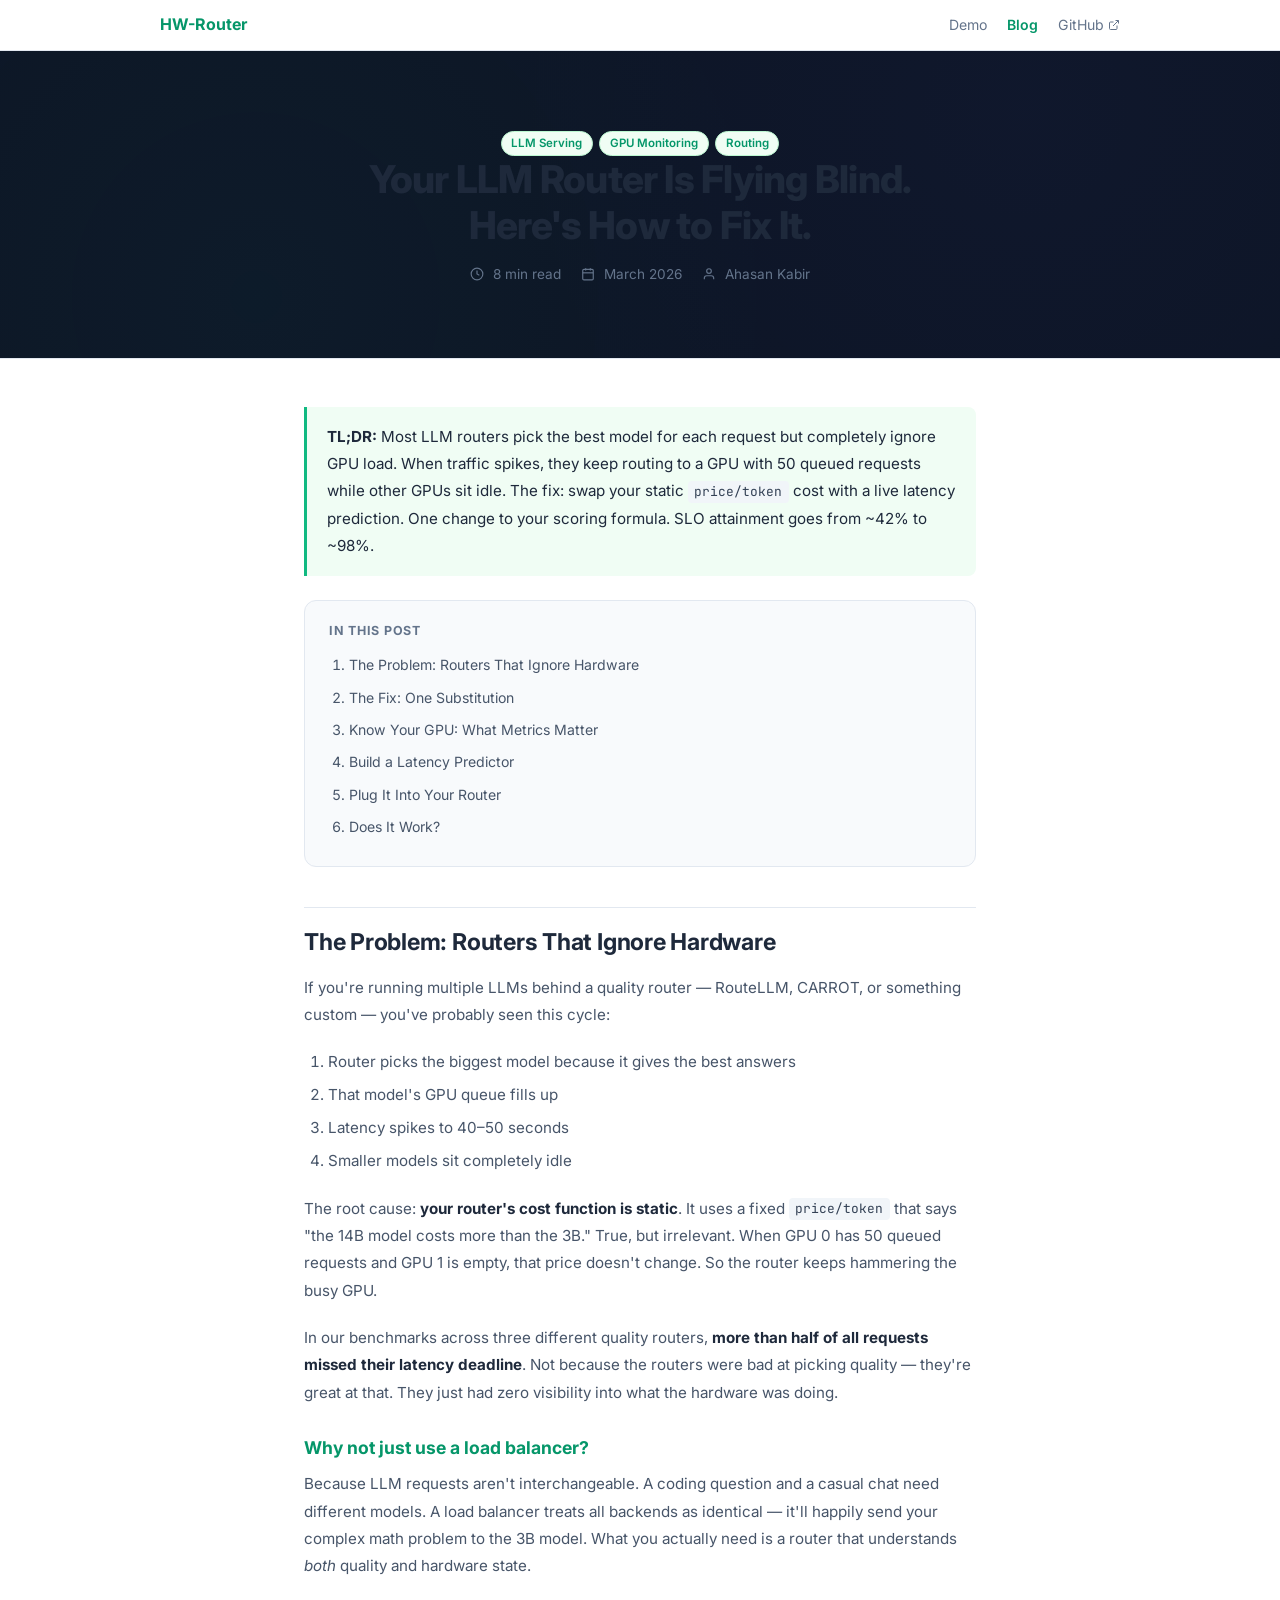
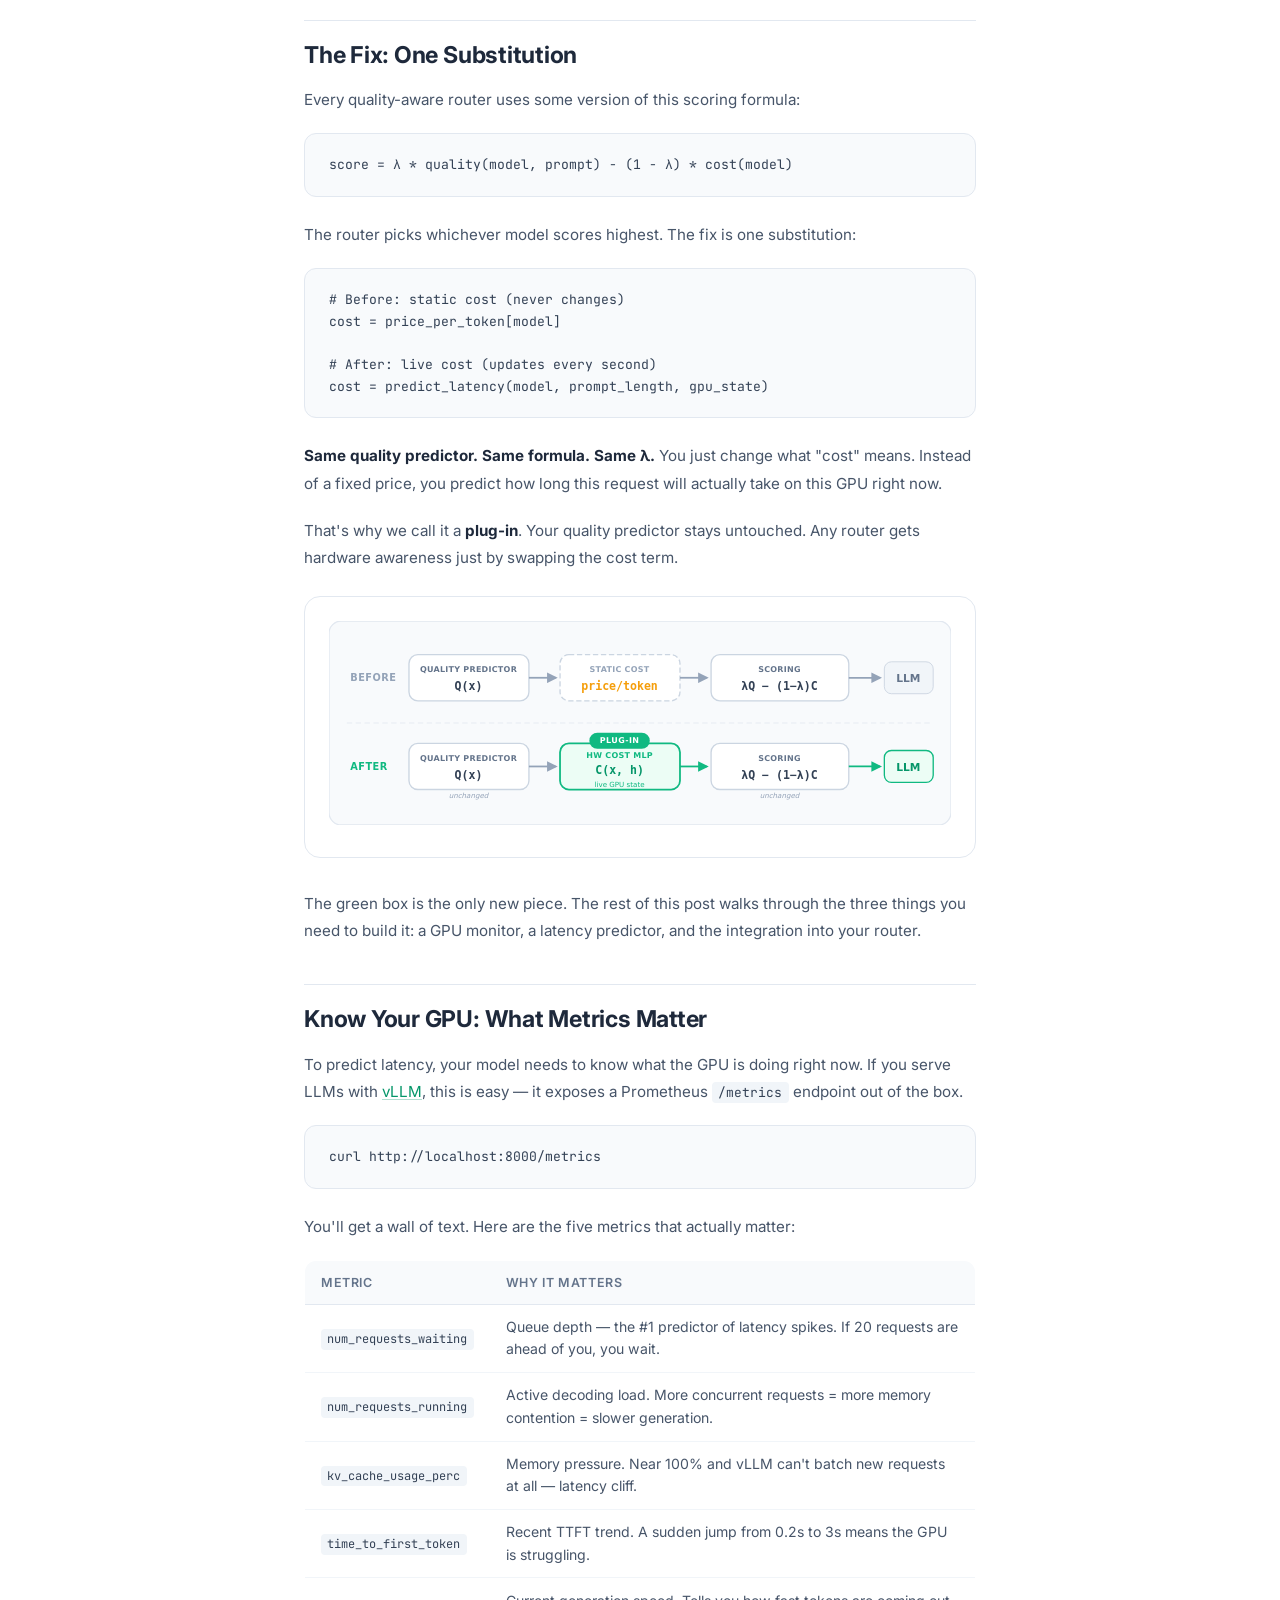
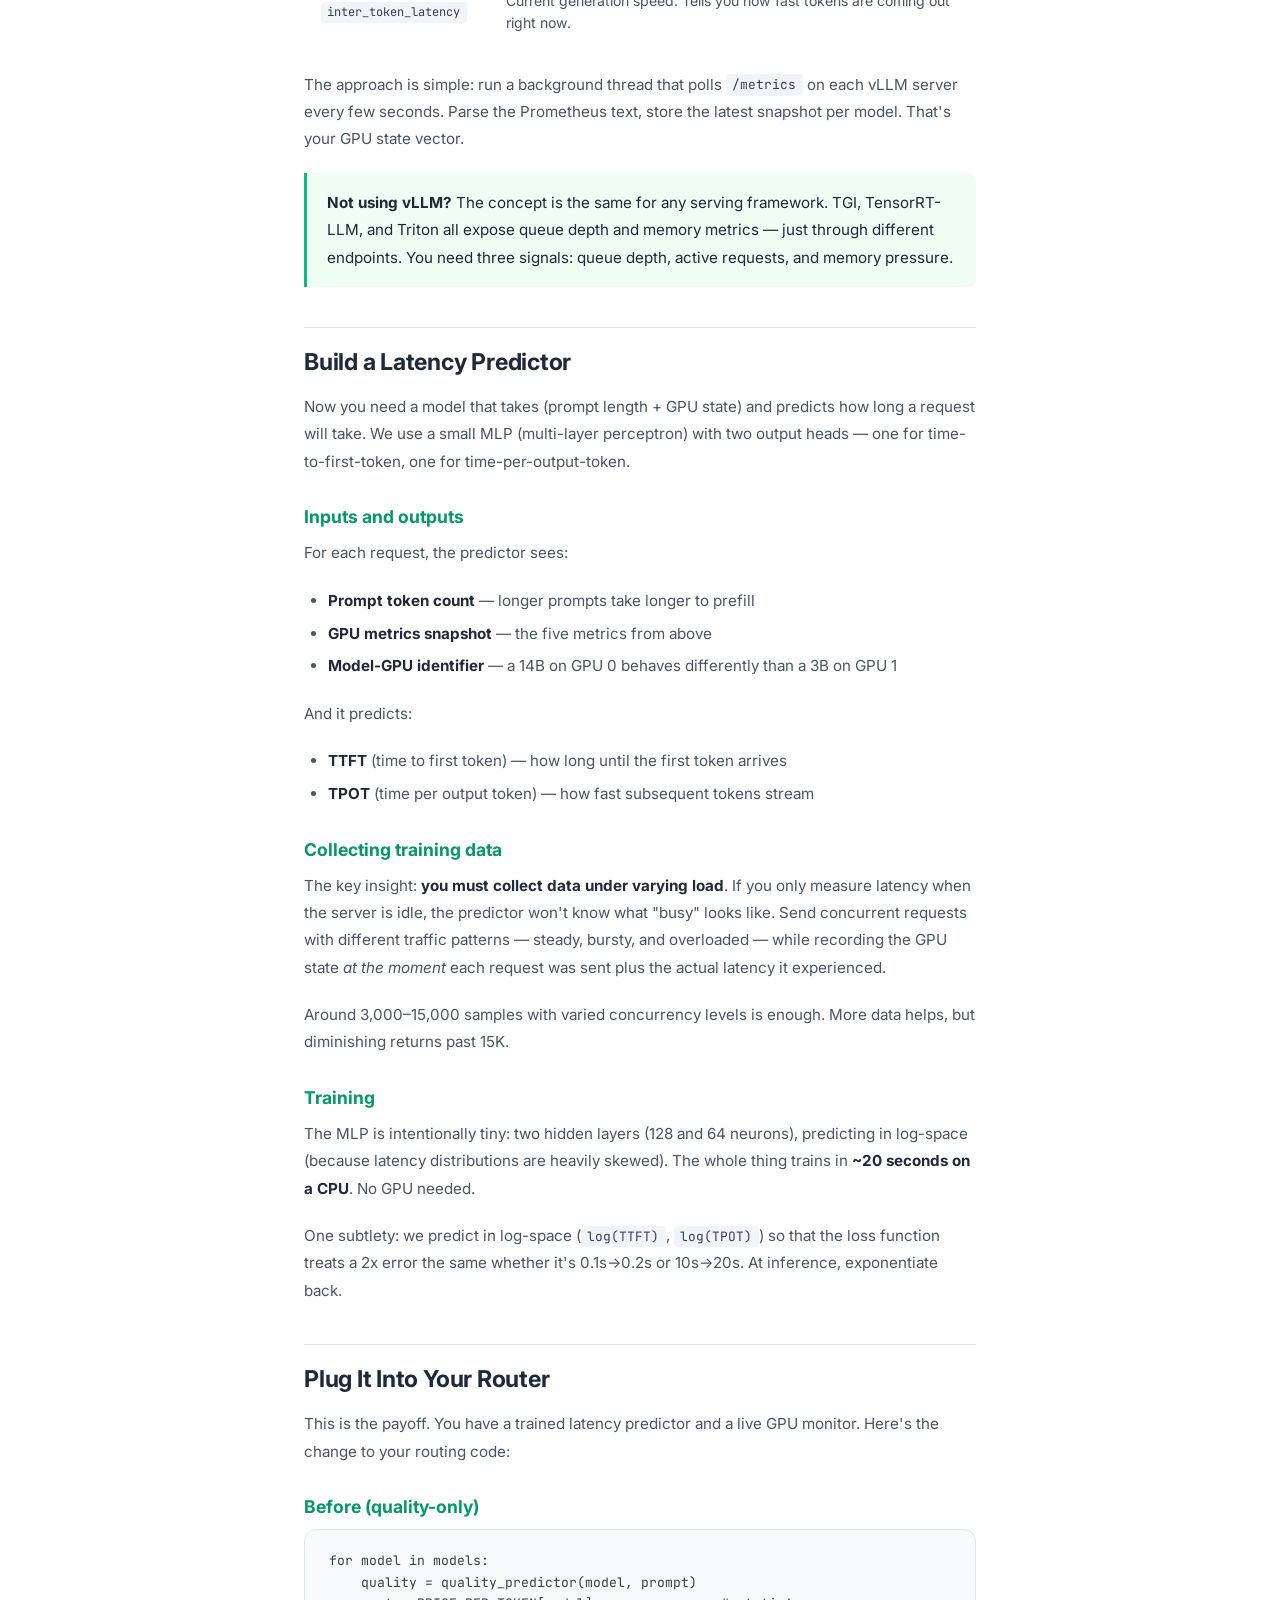
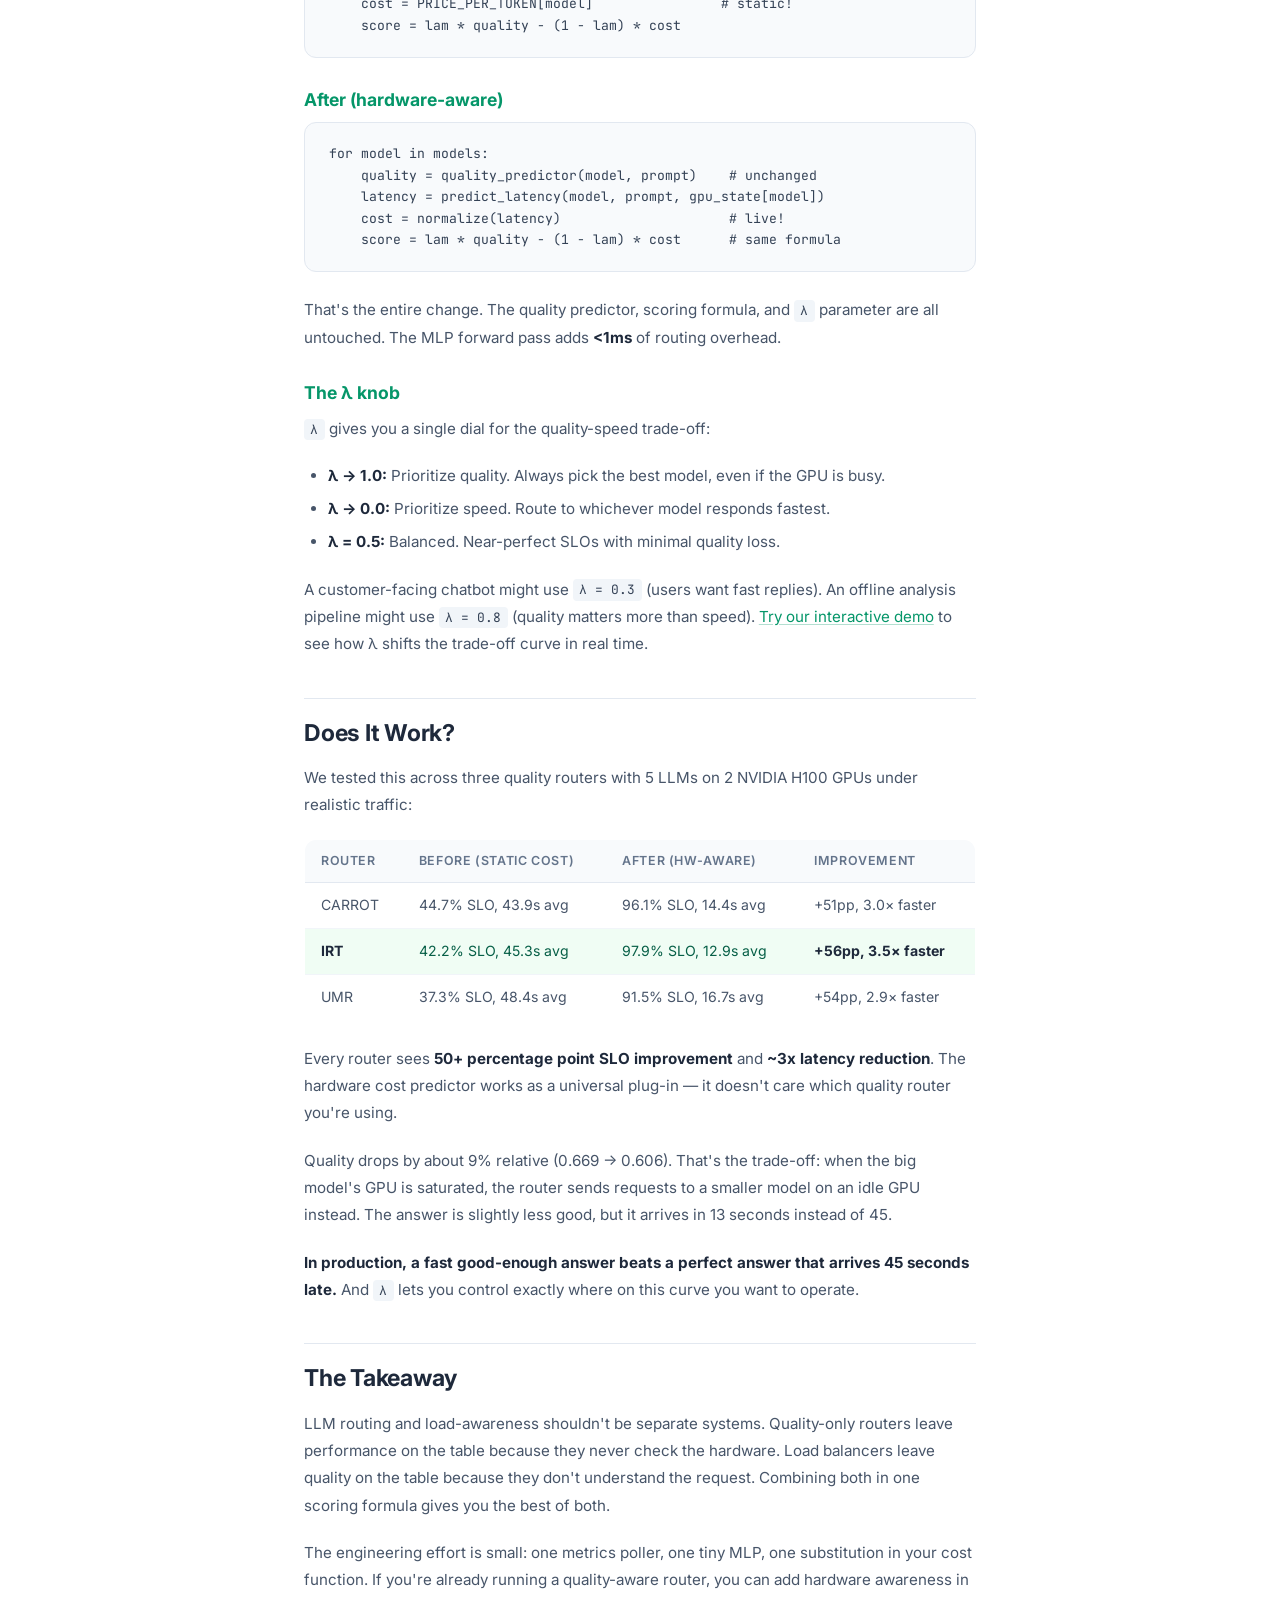
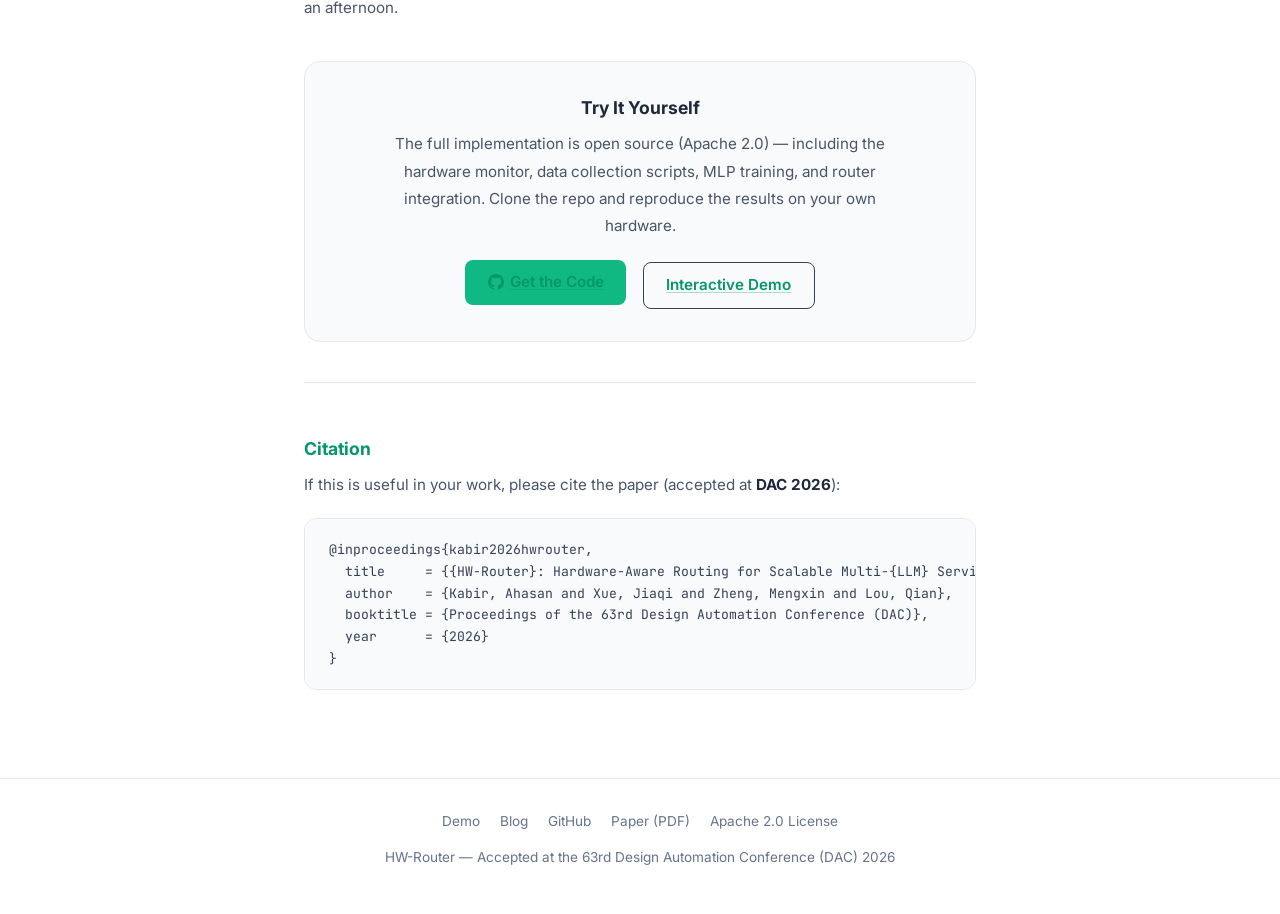
==== website/blog/hw-aware-routing.html @ 155415de "Add project website, blog post, and deploy workflow - Landing page with interactive demo and archite" ====
<!DOCTYPE html>
<html lang="en">
<head>
  <meta charset="UTF-8" />
  <meta name="viewport" content="width=device-width, initial-scale=1.0" />
  <title>How to Make Your LLM Router Hardware Aware — HW-Router Blog</title>
  <meta name="description" content="Your LLM router picks the smartest model but ignores GPU load. Here's how to fix that with one change to your scoring formula." />

  <!-- Favicon -->
  <link rel="icon" type="image/svg+xml" href="../assets/favicon.svg" />

  <!-- Open Graph / Social -->
  <meta property="og:type" content="article" />
  <meta property="og:title" content="How to Make Your LLM Router Hardware Aware" />
  <meta property="og:description" content="Your LLM router picks the smartest model but ignores GPU load. Here's how to fix that with one change to your scoring formula." />
  <meta property="og:image" content="../assets/og-image.svg" />

  <!-- Twitter Card -->
  <meta name="twitter:card" content="summary_large_image" />
  <meta name="twitter:title" content="How to Make Your LLM Router Hardware Aware" />
  <meta name="twitter:description" content="Your LLM router picks the smartest model but ignores GPU load. Here's how to fix that with one change to your scoring formula." />
  <meta name="twitter:image" content="../assets/og-image.svg" />

  <link rel="stylesheet" href="../assets/style.css" />
</head>
<body>

<!-- ── Navigation ──────────────────────────────────────── -->
<nav>
  <div class="nav-inner">
    <a class="nav-brand" href="../">HW-Router</a>
    <div class="nav-links">
      <a href="../" class="nav-tab">Demo</a>
      <a href="./hw-aware-routing.html" class="nav-tab active">Blog</a>
      <a href="https://github.com/Ahasannn/hardware-aware-router" class="nav-tab" target="_blank" rel="noopener">
        GitHub
        <svg width="12" height="12" viewBox="0 0 24 24" fill="none" stroke="currentColor" stroke-width="2" style="vertical-align:-.1em;"><path d="M18 13v6a2 2 0 01-2 2H5a2 2 0 01-2-2V8a2 2 0 012-2h6"/><polyline points="15,3 21,3 21,9"/><line x1="10" y1="14" x2="21" y2="3"/></svg>
      </a>
    </div>
  </div>
</nav>

<!-- ── Article Hero ────────────────────────────────────── -->
<section class="article-hero">
  <div class="article-tags">
    <span class="article-tag">LLM Serving</span>
    <span class="article-tag">GPU Monitoring</span>
    <span class="article-tag">Routing</span>
  </div>

  <h1>Your LLM Router Is Flying Blind.<br/>Here's How to Fix It.</h1>

  <div class="article-meta">
    <span>
      <svg width="14" height="14" viewBox="0 0 24 24" fill="none" stroke="currentColor" stroke-width="2"><circle cx="12" cy="12" r="10"/><polyline points="12,6 12,12 16,14"/></svg>
      8 min read
    </span>
    <span>
      <svg width="14" height="14" viewBox="0 0 24 24" fill="none" stroke="currentColor" stroke-width="2"><rect x="3" y="4" width="18" height="18" rx="2" ry="2"/><line x1="16" y1="2" x2="16" y2="6"/><line x1="8" y1="2" x2="8" y2="6"/><line x1="3" y1="10" x2="21" y2="10"/></svg>
      March 2026
    </span>
    <span>
      <svg width="14" height="14" viewBox="0 0 24 24" fill="none" stroke="currentColor" stroke-width="2"><path d="M20 21v-2a4 4 0 00-4-4H8a4 4 0 00-4 4v2"/><circle cx="12" cy="7" r="4"/></svg>
      Ahasan Kabir
    </span>
  </div>
</section>

<!-- ── Article Body ────────────────────────────────────── -->
<article class="article">

  <!-- TL;DR -->
  <blockquote>
    <p>
      <strong>TL;DR:</strong> Most LLM routers pick the best model for each request
      but completely ignore GPU load. When traffic spikes, they keep routing to a
      GPU with 50 queued requests while other GPUs sit idle. The fix: swap your
      static <code>price/token</code> cost with a live latency prediction. One change
      to your scoring formula. SLO attainment goes from ~42% to ~98%.
    </p>
  </blockquote>

  <!-- TOC -->
  <div class="toc">
    <div class="toc-title">In This Post</div>
    <ol>
      <li><a href="#problem">The Problem: Routers That Ignore Hardware</a></li>
      <li><a href="#fix">The Fix: One Substitution</a></li>
      <li><a href="#monitor">Know Your GPU: What Metrics Matter</a></li>
      <li><a href="#predictor">Build a Latency Predictor</a></li>
      <li><a href="#integrate">Plug It Into Your Router</a></li>
      <li><a href="#results">Does It Work?</a></li>
    </ol>
  </div>

  <!-- ── The Problem ──────────────────────────────────── -->
  <h2 id="problem">The Problem: Routers That Ignore Hardware</h2>

  <p>
    If you're running multiple LLMs behind a quality router &mdash; RouteLLM, CARROT,
    or something custom &mdash; you've probably seen this cycle:
  </p>

  <ol>
    <li>Router picks the biggest model because it gives the best answers</li>
    <li>That model's GPU queue fills up</li>
    <li>Latency spikes to 40&ndash;50 seconds</li>
    <li>Smaller models sit completely idle</li>
  </ol>

  <p>
    The root cause: <strong>your router's cost function is static</strong>. It uses
    a fixed <code>price/token</code> that says "the 14B model costs more than the
    3B." True, but irrelevant. When GPU&nbsp;0 has 50 queued requests and GPU&nbsp;1
    is empty, that price doesn't change. So the router keeps hammering the busy GPU.
  </p>

  <p>
    In our benchmarks across three different quality routers, <strong>more than half
    of all requests missed their latency deadline</strong>. Not because the routers
    were bad at picking quality &mdash; they're great at that. They just had zero
    visibility into what the hardware was doing.
  </p>

  <h3>Why not just use a load balancer?</h3>

  <p>
    Because LLM requests aren't interchangeable. A coding question and a casual chat
    need different models. A load balancer treats all backends as identical &mdash;
    it'll happily send your complex math problem to the 3B model. What you actually
    need is a router that understands <em>both</em> quality and hardware state.
  </p>

  <!-- ── The Fix ──────────────────────────────────────── -->
  <h2 id="fix">The Fix: One Substitution</h2>

  <p>
    Every quality-aware router uses some version of this scoring formula:
  </p>

  <pre><code>score = &lambda; * quality(model, prompt) - (1 - &lambda;) * cost(model)</code></pre>

  <p>
    The router picks whichever model scores highest. The fix is one substitution:
  </p>

  <pre><code># Before: static cost (never changes)
cost = price_per_token[model]

# After: live cost (updates every second)
cost = predict_latency(model, prompt_length, gpu_state)</code></pre>

  <p>
    <strong>Same quality predictor. Same formula. Same &lambda;.</strong> You just
    change what "cost" means. Instead of a fixed price, you predict how long this
    request will actually take on this GPU right now.
  </p>

  <p>
    That's why we call it a <strong>plug-in</strong>. Your quality predictor stays
    untouched. Any router gets hardware awareness just by swapping the cost term.
  </p>

  <!-- Before/After architecture diagram -->
  <div class="arch-diagram-svg">
    <img src="../assets/before-after.svg" alt="Before: static price/token cost. After: live GPU-aware cost predictor (the only new component)" />
  </div>

  <p>
    The green box is the only new piece. The rest of this post walks through
    the three things you need to build it: a GPU monitor, a latency predictor,
    and the integration into your router.
  </p>

  <!-- ── Monitor ──────────────────────────────────────── -->
  <h2 id="monitor">Know Your GPU: What Metrics Matter</h2>

  <p>
    To predict latency, your model needs to know what the GPU is doing right now.
    If you serve LLMs with <a href="https://github.com/vllm-project/vllm" target="_blank" rel="noopener">vLLM</a>,
    this is easy &mdash; it exposes a Prometheus <code>/metrics</code> endpoint out of the box.
  </p>

  <pre><code>curl http://localhost:8000/metrics</code></pre>

  <p>
    You'll get a wall of text. Here are the five metrics that actually matter:
  </p>

  <table>
    <thead>
      <tr>
        <th>Metric</th>
        <th>Why It Matters</th>
      </tr>
    </thead>
    <tbody>
      <tr>
        <td><code>num_requests_waiting</code></td>
        <td>Queue depth &mdash; the #1 predictor of latency spikes. If 20 requests are ahead of you, you wait.</td>
      </tr>
      <tr>
        <td><code>num_requests_running</code></td>
        <td>Active decoding load. More concurrent requests = more memory contention = slower generation.</td>
      </tr>
      <tr>
        <td><code>kv_cache_usage_perc</code></td>
        <td>Memory pressure. Near 100% and vLLM can't batch new requests at all &mdash; latency cliff.</td>
      </tr>
      <tr>
        <td><code>time_to_first_token</code></td>
        <td>Recent TTFT trend. A sudden jump from 0.2s to 3s means the GPU is struggling.</td>
      </tr>
      <tr>
        <td><code>inter_token_latency</code></td>
        <td>Current generation speed. Tells you how fast tokens are coming out right now.</td>
      </tr>
    </tbody>
  </table>

  <p>
    The approach is simple: run a background thread that polls <code>/metrics</code>
    on each vLLM server every few seconds. Parse the Prometheus text, store the latest
    snapshot per model. That's your GPU state vector.
  </p>

  <blockquote>
    <p>
      <strong>Not using vLLM?</strong> The concept is the same for any serving
      framework. TGI, TensorRT-LLM, and Triton all expose queue depth and memory
      metrics &mdash; just through different endpoints. You need three signals:
      queue depth, active requests, and memory pressure.
    </p>
  </blockquote>

  <!-- ── Predictor ────────────────────────────────────── -->
  <h2 id="predictor">Build a Latency Predictor</h2>

  <p>
    Now you need a model that takes (prompt length + GPU state) and predicts
    how long a request will take. We use a small MLP (multi-layer perceptron) with
    two output heads &mdash; one for time-to-first-token, one for time-per-output-token.
  </p>

  <h3>Inputs and outputs</h3>

  <p>
    For each request, the predictor sees:
  </p>

  <ul>
    <li><strong>Prompt token count</strong> &mdash; longer prompts take longer to prefill</li>
    <li><strong>GPU metrics snapshot</strong> &mdash; the five metrics from above</li>
    <li><strong>Model-GPU identifier</strong> &mdash; a 14B on GPU&nbsp;0 behaves differently than a 3B on GPU&nbsp;1</li>
  </ul>

  <p>
    And it predicts:
  </p>

  <ul>
    <li><strong>TTFT</strong> (time to first token) &mdash; how long until the first token arrives</li>
    <li><strong>TPOT</strong> (time per output token) &mdash; how fast subsequent tokens stream</li>
  </ul>

  <h3>Collecting training data</h3>

  <p>
    The key insight: <strong>you must collect data under varying load</strong>. If you
    only measure latency when the server is idle, the predictor won't know what
    "busy" looks like. Send concurrent requests with different traffic patterns &mdash;
    steady, bursty, and overloaded &mdash; while recording the GPU state <em>at the
    moment</em> each request was sent plus the actual latency it experienced.
  </p>

  <p>
    Around 3,000&ndash;15,000 samples with varied concurrency levels is enough.
    More data helps, but diminishing returns past 15K.
  </p>

  <h3>Training</h3>

  <p>
    The MLP is intentionally tiny: two hidden layers (128 and 64 neurons), predicting
    in log-space (because latency distributions are heavily skewed). The whole thing
    trains in <strong>~20 seconds on a CPU</strong>. No GPU needed.
  </p>

  <p>
    One subtlety: we predict in log-space (<code>log(TTFT)</code>,
    <code>log(TPOT)</code>) so that the loss function treats a 2x error
    the same whether it's 0.1s&rarr;0.2s or 10s&rarr;20s. At inference, exponentiate back.
  </p>

  <!-- ── Integrate ────────────────────────────────────── -->
  <h2 id="integrate">Plug It Into Your Router</h2>

  <p>
    This is the payoff. You have a trained latency predictor and a live GPU monitor.
    Here's the change to your routing code:
  </p>

  <h3>Before (quality-only)</h3>

  <pre><code>for model in models:
    quality = quality_predictor(model, prompt)
    cost = PRICE_PER_TOKEN[model]                # static!
    score = lam * quality - (1 - lam) * cost</code></pre>

  <h3>After (hardware-aware)</h3>

  <pre><code>for model in models:
    quality = quality_predictor(model, prompt)    # unchanged
    latency = predict_latency(model, prompt, gpu_state[model])
    cost = normalize(latency)                     # live!
    score = lam * quality - (1 - lam) * cost      # same formula</code></pre>

  <p>
    That's the entire change. The quality predictor, scoring formula, and
    <code>&lambda;</code> parameter are all untouched. The MLP forward pass adds
    <strong>&lt;1ms</strong> of routing overhead.
  </p>

  <h3>The &lambda; knob</h3>

  <p>
    <code>&lambda;</code> gives you a single dial for the quality-speed trade-off:
  </p>

  <ul>
    <li><strong>&lambda; &rarr; 1.0:</strong> Prioritize quality. Always pick the best model, even if the GPU is busy.</li>
    <li><strong>&lambda; &rarr; 0.0:</strong> Prioritize speed. Route to whichever model responds fastest.</li>
    <li><strong>&lambda; = 0.5:</strong> Balanced. Near-perfect SLOs with minimal quality loss.</li>
  </ul>

  <p>
    A customer-facing chatbot might use <code>&lambda; = 0.3</code> (users want fast
    replies). An offline analysis pipeline might use <code>&lambda; = 0.8</code>
    (quality matters more than speed). <a href="../#demo">Try our interactive demo</a>
    to see how &lambda; shifts the trade-off curve in real time.
  </p>

  <!-- ── Results ──────────────────────────────────────── -->
  <h2 id="results">Does It Work?</h2>

  <p>
    We tested this across three quality routers with 5 LLMs on 2 NVIDIA H100 GPUs
    under realistic traffic:
  </p>

  <table>
    <thead>
      <tr>
        <th>Router</th>
        <th>Before (static cost)</th>
        <th>After (HW-aware)</th>
        <th>Improvement</th>
      </tr>
    </thead>
    <tbody>
      <tr>
        <td>CARROT</td>
        <td>44.7% SLO, 43.9s avg</td>
        <td>96.1% SLO, 14.4s avg</td>
        <td>+51pp, 3.0&times; faster</td>
      </tr>
      <tr class="highlight-row">
        <td><strong>IRT</strong></td>
        <td>42.2% SLO, 45.3s avg</td>
        <td>97.9% SLO, 12.9s avg</td>
        <td><strong>+56pp, 3.5&times; faster</strong></td>
      </tr>
      <tr>
        <td>UMR</td>
        <td>37.3% SLO, 48.4s avg</td>
        <td>91.5% SLO, 16.7s avg</td>
        <td>+54pp, 2.9&times; faster</td>
      </tr>
    </tbody>
  </table>

  <p>
    Every router sees <strong>50+ percentage point SLO improvement</strong> and
    <strong>~3x latency reduction</strong>. The hardware cost predictor works as a
    universal plug-in &mdash; it doesn't care which quality router you're using.
  </p>

  <p>
    Quality drops by about 9% relative (0.669 &rarr; 0.606). That's the trade-off:
    when the big model's GPU is saturated, the router sends requests to a smaller
    model on an idle GPU instead. The answer is slightly less good, but it arrives
    in 13 seconds instead of 45.
  </p>

  <p>
    <strong>In production, a fast good-enough answer beats a perfect answer
    that arrives 45 seconds late.</strong> And <code>&lambda;</code> lets you
    control exactly where on this curve you want to operate.
  </p>

  <!-- ── Wrap Up ──────────────────────────────────────── -->
  <h2 id="wrapup">The Takeaway</h2>

  <p>
    LLM routing and load-awareness shouldn't be separate systems. Quality-only routers
    leave performance on the table because they never check the hardware. Load balancers
    leave quality on the table because they don't understand the request. Combining both
    in one scoring formula gives you the best of both.
  </p>

  <p>
    The engineering effort is small: one metrics poller, one tiny MLP, one substitution
    in your cost function. If you're already running a quality-aware router, you can add
    hardware awareness in an afternoon.
  </p>

  <!-- ── CTA ──────────────────────────────────────────── -->
  <div class="article-cta">
    <h3>Try It Yourself</h3>
    <p>
      The full implementation is open source (Apache 2.0) &mdash; including the hardware
      monitor, data collection scripts, MLP training, and router integration. Clone the
      repo and reproduce the results on your own hardware.
    </p>
    <a class="btn btn-primary" href="https://github.com/Ahasannn/hardware-aware-router" target="_blank" rel="noopener">
      <svg width="16" height="16" viewBox="0 0 24 24" fill="currentColor"><path d="M12 0C5.37 0 0 5.37 0 12c0 5.31 3.435 9.795 8.205 11.385.6.105.825-.255.825-.57 0-.285-.015-1.23-.015-2.235-3.015.555-3.795-.735-4.035-1.41-.135-.345-.72-1.41-1.23-1.695-.42-.225-1.02-.78-.015-.795.945-.015 1.62.87 1.845 1.23 1.08 1.815 2.805 1.305 3.495.99.105-.78.42-1.305.765-1.605-2.67-.3-5.46-1.335-5.46-5.925 0-1.305.465-2.385 1.23-3.225-.12-.3-.54-1.53.12-3.18 0 0 1.005-.315 3.3 1.23.96-.27 1.98-.405 3-.405s2.04.135 3 .405c2.295-1.56 3.3-1.23 3.3-1.23.66 1.65.24 2.88.12 3.18.765.84 1.23 1.905 1.23 3.225 0 4.605-2.805 5.625-5.475 5.925.435.375.81 1.095.81 2.22 0 1.605-.015 2.895-.015 3.3 0 .315.225.69.825.57A12.02 12.02 0 0024 12c0-6.63-5.37-12-12-12z"/></svg>
      Get the Code
    </a>
    <a class="btn btn-outline" href="../#demo">
      Interactive Demo
    </a>
  </div>

  <!-- ── Citation ─────────────────────────────────────── -->
  <div style="margin-top:2.5rem; padding-top:1.5rem; border-top:1px solid #e2e8f0;">
    <h3>Citation</h3>
    <p>
      If this is useful in your work, please cite the paper
      (accepted at <strong>DAC 2026</strong>):
    </p>
    <pre><code>@inproceedings{kabir2026hwrouter,
  title     = {{HW-Router}: Hardware-Aware Routing for Scalable Multi-{LLM} Serving},
  author    = {Kabir, Ahasan and Xue, Jiaqi and Zheng, Mengxin and Lou, Qian},
  booktitle = {Proceedings of the 63rd Design Automation Conference (DAC)},
  year      = {2026}
}</code></pre>
  </div>

</article>

<!-- ── Footer ───────────────────────────────────────────── -->
<footer>
  <div class="footer-links">
    <a href="../">Demo</a>
    <a href="./hw-aware-routing.html">Blog</a>
    <a href="https://github.com/Ahasannn/hardware-aware-router" target="_blank" rel="noopener">GitHub</a>
    <a href="../paper/DAC_HWRouter.pdf" target="_blank" rel="noopener">Paper (PDF)</a>
    <a href="https://github.com/Ahasannn/hardware-aware-router/blob/main/LICENSE" target="_blank" rel="noopener">Apache 2.0 License</a>
  </div>
  <p>HW-Router &mdash; Accepted at the 63rd Design Automation Conference (DAC) 2026</p>
</footer>

</body>
</html>
---- website/assets/style.css ----
/* HW-Router Demo Site — Custom Styles */

/* ── Fonts & Base ─────────────────────────────────────── */
@import url('https://fonts.googleapis.com/css2?family=Inter:wght@400;500;600;700;800&family=JetBrains+Mono:wght@400;500&display=swap');

:root {
  --hw-green:   #10b981;
  --hw-green-d: #059669;
  --accent:     #6366f1;
  --card-bg:    #1e293b;
  --border:     #334155;
  --text:       #e2e8f0;
  --muted:      #94a3b8;
  --bg:         #0f172a;
}

*, *::before, *::after { box-sizing: border-box; }

html { scroll-behavior: smooth; }

body {
  margin: 0;
  background: var(--bg);
  color: var(--text);
  font-family: 'Inter', sans-serif;
  line-height: 1.6;
}

/* ── Hero ─────────────────────────────────────────────── */
.hero {
  background: radial-gradient(ellipse at 60% 0%, #1e3a5f 0%, var(--bg) 60%);
  border-bottom: 1px solid var(--border);
  padding: 5rem 1.5rem 4rem;
  text-align: center;
  position: relative;
  overflow: hidden;
}

/* Animated circuit-board background pattern */
.hero::before {
  content: '';
  position: absolute;
  inset: 0;
  background-image:
    radial-gradient(circle at 20% 80%, rgba(16, 185, 129, 0.06) 0%, transparent 50%),
    radial-gradient(circle at 80% 20%, rgba(99, 102, 241, 0.05) 0%, transparent 50%);
  pointer-events: none;
}

.hero-visual {
  position: absolute;
  inset: 0;
  overflow: hidden;
  pointer-events: none;
  z-index: 0;
}

.hero-visual .node {
  position: absolute;
  width: 6px;
  height: 6px;
  border-radius: 50%;
  background: var(--hw-green);
  opacity: 0.15;
}

.hero-visual .trace {
  position: absolute;
  height: 1px;
  background: linear-gradient(90deg, transparent, rgba(16, 185, 129, 0.12), transparent);
  transform-origin: left center;
}

.hero > * { position: relative; z-index: 1; }

.hero-badges {
  display: flex;
  flex-wrap: wrap;
  gap: .5rem;
  justify-content: center;
  margin-bottom: 1.5rem;
}

.badge {
  display: inline-flex;
  align-items: center;
  gap: .3rem;
  padding: .2rem .7rem;
  border-radius: 999px;
  font-size: .75rem;
  font-weight: 600;
  letter-spacing: .02em;
}

.badge-green  { background: #052e16; color: var(--hw-green);  border: 1px solid #166534; }
.badge-blue   { background: #0c1a3a; color: #60a5fa;          border: 1px solid #1e40af; }
.badge-purple { background: #1e1245; color: #a78bfa;          border: 1px solid #4c1d95; }

.hero h1 {
  font-size: clamp(1.8rem, 5vw, 3rem);
  font-weight: 800;
  margin: 0 0 1rem;
  line-height: 1.15;
  letter-spacing: -.02em;
}

.hero h1 span { color: var(--hw-green); }

.hero-sub {
  max-width: 680px;
  margin: 0 auto 2rem;
  color: var(--muted);
  font-size: 1.1rem;
}

.hero-buttons {
  display: flex;
  gap: .75rem;
  justify-content: center;
  flex-wrap: wrap;
}

.btn {
  display: inline-flex;
  align-items: center;
  gap: .4rem;
  padding: .65rem 1.4rem;
  border-radius: .5rem;
  font-size: .95rem;
  font-weight: 600;
  text-decoration: none;
  transition: opacity .15s, transform .1s;
  cursor: pointer;
  border: none;
}
.btn:hover { opacity: .85; transform: translateY(-1px); }

.btn-primary { background: var(--hw-green); color: #fff; }
.btn-outline  { background: transparent; color: var(--text); border: 1px solid var(--border); }

/* ── Sections ─────────────────────────────────────────── */
section { padding: 4rem 1.5rem; }
section:nth-child(even) { background: #0d1526; }

.container { max-width: 960px; margin: 0 auto; }

.section-title {
  font-size: 1.6rem;
  font-weight: 700;
  margin: 0 0 .5rem;
  letter-spacing: -.01em;
}
.section-sub {
  color: var(--muted);
  margin: 0 0 2.5rem;
  font-size: .95rem;
}

/* ── Key Results Table ────────────────────────────────── */
.results-table-wrap { overflow-x: auto; border-radius: .75rem; border: 1px solid var(--border); }

.results-table {
  width: 100%;
  border-collapse: collapse;
  font-size: .95rem;
}

.results-table th {
  padding: .85rem 1.2rem;
  text-align: left;
  font-weight: 600;
  color: var(--muted);
  font-size: .8rem;
  letter-spacing: .06em;
  text-transform: uppercase;
  background: #162032;
  border-bottom: 1px solid var(--border);
}

.results-table td {
  padding: .85rem 1.2rem;
  border-bottom: 1px solid var(--border);
}

.results-table tr:last-child td { border-bottom: none; }

.results-table .ours td {
  background: rgba(16, 185, 129, .07);
  color: #d1fae5;
}

.results-table .ours td:first-child { font-weight: 700; color: var(--hw-green); }

.callout-pills { display: flex; gap: .5rem; flex-wrap: wrap; margin-top: 1.25rem; }

.callout-pill {
  display: inline-flex;
  align-items: center;
  gap: .4rem;
  padding: .4rem .9rem;
  border-radius: .5rem;
  font-size: .82rem;
  font-weight: 600;
  background: rgba(16, 185, 129, .12);
  color: var(--hw-green);
  border: 1px solid rgba(16, 185, 129, .3);
}

/* ── Demo Controls ────────────────────────────────────── */
.demo-card {
  background: var(--card-bg);
  border: 1px solid var(--border);
  border-radius: 1rem;
  padding: 1.75rem;
}

.controls-row {
  display: flex;
  flex-wrap: wrap;
  gap: 1.5rem;
  align-items: flex-end;
  margin-bottom: 2rem;
}

.control-group { display: flex; flex-direction: column; gap: .4rem; min-width: 160px; }

.control-label {
  font-size: .78rem;
  font-weight: 600;
  letter-spacing: .06em;
  text-transform: uppercase;
  color: var(--muted);
}

.control-select {
  background: #0f172a;
  color: var(--text);
  border: 1px solid var(--border);
  border-radius: .5rem;
  padding: .55rem .85rem;
  font-size: .95rem;
  font-family: inherit;
  outline: none;
  cursor: pointer;
  appearance: none;
  background-image: url("data:image/svg+xml,%3Csvg xmlns='http://www.w3.org/2000/svg' viewBox='0 0 20 20'%3E%3Cpath fill='%2394a3b8' d='M5.23 7.21a.75.75 0 011.06.02L10 11.17l3.71-3.94a.75.75 0 111.08 1.04l-4.25 4.5a.75.75 0 01-1.08 0l-4.25-4.5a.75.75 0 01.02-1.06z'/%3E%3C/svg%3E");
  background-repeat: no-repeat;
  background-position: right .6rem center;
  background-size: 1.2em;
  padding-right: 2.2rem;
  transition: border-color .15s;
}
.control-select:hover, .control-select:focus { border-color: var(--hw-green); }

/* Toggle switch */
.toggle-wrap {
  display: flex;
  align-items: center;
  gap: .65rem;
  padding-bottom: .55rem;
}

.toggle {
  position: relative;
  width: 44px;
  height: 24px;
  cursor: pointer;
}
.toggle input { opacity: 0; width: 0; height: 0; position: absolute; }
.toggle-slider {
  position: absolute;
  inset: 0;
  border-radius: 999px;
  background: #334155;
  transition: background .2s;
}
.toggle-slider::before {
  content: '';
  position: absolute;
  left: 3px;
  top: 3px;
  width: 18px;
  height: 18px;
  border-radius: 50%;
  background: #fff;
  transition: transform .2s;
}
.toggle input:checked ~ .toggle-slider { background: var(--hw-green); }
.toggle input:checked ~ .toggle-slider::before { transform: translateX(20px); }

.toggle-label { font-size: .95rem; font-weight: 500; }
.toggle-label small { display: block; font-size: .75rem; color: var(--muted); font-weight: 400; }

/* Lambda slider */
.slider-wrap { flex: 1; min-width: 220px; }

.lambda-display {
  display: flex;
  justify-content: space-between;
  align-items: center;
  margin-bottom: .5rem;
}

.lambda-value {
  font-family: 'JetBrains Mono', monospace;
  font-size: 1.1rem;
  font-weight: 600;
  color: var(--hw-green);
}

.lambda-ends {
  display: flex;
  justify-content: space-between;
  font-size: .72rem;
  color: var(--muted);
  margin-top: .35rem;
}

input[type=range] {
  -webkit-appearance: none;
  width: 100%;
  height: 6px;
  background: var(--border);
  border-radius: 999px;
  outline: none;
  cursor: pointer;
}
input[type=range]::-webkit-slider-thumb {
  -webkit-appearance: none;
  width: 20px;
  height: 20px;
  border-radius: 50%;
  background: var(--hw-green);
  border: 3px solid #0f172a;
  box-shadow: 0 0 0 2px var(--hw-green);
  cursor: pointer;
  transition: box-shadow .15s;
}
input[type=range]::-webkit-slider-thumb:hover { box-shadow: 0 0 0 4px rgba(16,185,129,.3); }

/* Metric tabs */
.metric-tabs {
  display: flex;
  gap: .4rem;
  flex-wrap: wrap;
  margin-bottom: 1.5rem;
}

.tab-btn {
  padding: .4rem .9rem;
  border-radius: .4rem;
  border: 1px solid var(--border);
  background: transparent;
  color: var(--muted);
  font-size: .85rem;
  font-weight: 500;
  cursor: pointer;
  transition: all .15s;
  font-family: inherit;
}
.tab-btn:hover { color: var(--text); border-color: #475569; }
.tab-btn.active { background: var(--hw-green); border-color: var(--hw-green); color: #fff; }

/* Chart */
.chart-wrap { position: relative; height: 320px; margin-bottom: 1.75rem; }

/* Summary cards */
.summary-cards { display: grid; grid-template-columns: repeat(auto-fit, minmax(200px, 1fr)); gap: 1rem; }

.summary-card {
  background: #0f172a;
  border: 1px solid var(--border);
  border-radius: .75rem;
  padding: 1rem 1.2rem;
  transition: border-color .2s;
}
.summary-card.hw-card { border-color: rgba(16, 185, 129, .4); }

.card-router {
  font-size: .72rem;
  font-weight: 700;
  letter-spacing: .08em;
  text-transform: uppercase;
  color: var(--muted);
  margin-bottom: .6rem;
}
.card-router.hw { color: var(--hw-green); }

.card-metrics { display: flex; flex-direction: column; gap: .3rem; }

.card-metric {
  display: flex;
  justify-content: space-between;
  align-items: baseline;
  font-size: .88rem;
}
.card-metric-label { color: var(--muted); }
.card-metric-value { font-family: 'JetBrains Mono', monospace; font-weight: 600; font-size: .9rem; }
.card-metric-value.good { color: var(--hw-green); }
.card-metric-value.warn { color: #f59e0b; }

/* ── Architecture ─────────────────────────────────────── */
.arch-diagram {
  background: var(--card-bg);
  border: 1px solid var(--border);
  border-radius: 1rem;
  padding: 2rem;
  display: flex;
  flex-wrap: wrap;
  gap: 1.5rem;
  align-items: center;
  justify-content: center;
  margin-bottom: 2rem;
}

.arch-diagram-svg {
  background: var(--card-bg);
  border: 1px solid var(--border);
  border-radius: 1rem;
  padding: 1.5rem;
  margin-bottom: 2rem;
  text-align: center;
  overflow-x: auto;
}

.arch-diagram-svg img {
  max-width: 100%;
  height: auto;
}

.arch-box {
  background: #0f172a;
  border: 1px solid var(--border);
  border-radius: .65rem;
  padding: .85rem 1.2rem;
  text-align: center;
  min-width: 130px;
}
.arch-box.primary { border-color: var(--hw-green); }
.arch-box-label { font-size: .72rem; text-transform: uppercase; letter-spacing: .07em; color: var(--muted); margin-bottom: .25rem; }
.arch-box-name { font-weight: 700; font-size: .95rem; }
.arch-box.primary .arch-box-name { color: var(--hw-green); }

.arch-arrow { color: var(--muted); font-size: 1.4rem; }

.formula-block {
  background: #0f172a;
  border: 1px solid var(--border);
  border-radius: .75rem;
  padding: 1.25rem 1.5rem;
  font-family: 'JetBrains Mono', monospace;
  font-size: 1rem;
  text-align: center;
  color: #c7d2fe;
  letter-spacing: .03em;
}
.formula-block .lambda-sym { color: var(--hw-green); font-weight: 700; }

.steps { display: grid; grid-template-columns: repeat(auto-fit, minmax(220px, 1fr)); gap: 1rem; margin-top: 1.5rem; }

.step-card {
  background: var(--card-bg);
  border: 1px solid var(--border);
  border-radius: .75rem;
  padding: 1.1rem 1.25rem;
}
.step-num { font-size: .7rem; font-weight: 700; letter-spacing: .1em; color: var(--accent); text-transform: uppercase; margin-bottom: .4rem; }
.step-title { font-weight: 700; margin-bottom: .25rem; }
.step-desc { font-size: .85rem; color: var(--muted); }

/* ── Citation ─────────────────────────────────────────── */
.bibtex-wrap {
  position: relative;
  background: var(--card-bg);
  border: 1px solid var(--border);
  border-radius: .75rem;
  overflow: hidden;
}
.bibtex-header {
  display: flex;
  justify-content: space-between;
  align-items: center;
  padding: .7rem 1rem;
  background: #162032;
  border-bottom: 1px solid var(--border);
  font-size: .8rem;
  color: var(--muted);
  font-weight: 600;
}
.copy-btn {
  background: transparent;
  border: 1px solid var(--border);
  color: var(--muted);
  padding: .25rem .7rem;
  border-radius: .35rem;
  font-size: .78rem;
  cursor: pointer;
  font-family: inherit;
  transition: all .15s;
}
.copy-btn:hover { color: var(--hw-green); border-color: var(--hw-green); }

.bibtex-code {
  margin: 0;
  padding: 1.25rem;
  font-family: 'JetBrains Mono', monospace;
  font-size: .82rem;
  line-height: 1.65;
  color: #cbd5e1;
  overflow-x: auto;
  white-space: pre;
}

/* ── Footer ───────────────────────────────────────────── */
footer {
  border-top: 1px solid var(--border);
  padding: 2rem 1.5rem;
  text-align: center;
  color: var(--muted);
  font-size: .85rem;
}
footer a { color: var(--muted); text-decoration: none; }
footer a:hover { color: var(--hw-green); }
footer .footer-links { display: flex; gap: 1.25rem; justify-content: center; margin-bottom: .75rem; flex-wrap: wrap; }

/* ── Config card (step 1 / step 2) ───────────────────── */
.config-card {
  display: flex;
  gap: 1.25rem;
  align-items: flex-start;
  background: var(--card-bg);
  border: 1px solid var(--border);
  border-radius: 1rem;
  padding: 1.25rem 1.5rem;
}

.config-step {
  flex-shrink: 0;
  width: 2rem;
  height: 2rem;
  border-radius: 50%;
  background: var(--hw-green);
  color: #fff;
  font-weight: 700;
  font-size: .9rem;
  display: flex;
  align-items: center;
  justify-content: center;
  margin-top: .1rem;
}

.config-body { flex: 1; }

.config-title {
  font-weight: 700;
  font-size: 1rem;
  margin-bottom: .2rem;
}

.config-sub {
  font-size: .82rem;
  color: var(--muted);
}

/* ── Pareto ───────────────────────────────────────────── */
.pareto-grid {
  display: grid;
  grid-template-columns: repeat(auto-fit, minmax(380px, 1fr));
  gap: 1.25rem;
}

.pareto-card {
  background: var(--card-bg);
  border: 1px solid var(--border);
  border-radius: 1rem;
  padding: 1.25rem 1.5rem 1.5rem;
}

.pareto-card-title {
  font-weight: 700;
  font-size: 1rem;
  margin-bottom: .2rem;
}

.pareto-card-sub {
  font-size: .78rem;
  color: var(--muted);
  margin-bottom: 1rem;
}

.pareto-wrap { position: relative; height: 300px; }

.pareto-check {
  display: inline-flex;
  align-items: center;
  gap: .35rem;
  font-size: .82rem;
  padding: .25rem .65rem;
  border-radius: .4rem;
  border: 1px solid var(--border);
  cursor: pointer;
  transition: border-color .15s;
  user-select: none;
}
.pareto-check:hover { border-color: #475569; }
.pareto-check input { cursor: pointer; }

/* ── Nav ──────────────────────────────────────────────── */
nav {
  position: sticky;
  top: 0;
  z-index: 50;
  background: rgba(15, 23, 42, .9);
  backdrop-filter: blur(12px);
  border-bottom: 1px solid var(--border);
  padding: .75rem 1.5rem;
}
.nav-inner {
  max-width: 960px;
  margin: 0 auto;
  display: flex;
  justify-content: space-between;
  align-items: center;
}
.nav-brand { font-weight: 700; font-size: 1rem; color: var(--hw-green); text-decoration: none; }
.nav-links { display: flex; gap: 1.25rem; }
.nav-links a { color: var(--muted); font-size: .88rem; text-decoration: none; transition: color .15s; }
.nav-links a:hover { color: var(--text); }
.nav-tab.active { color: var(--hw-green); font-weight: 600; }

/* ── Blog / Article ──────────────────────────────────── */
.article-hero {
  background: #ffffff;
  border-bottom: 1px solid #e2e8f0;
  padding: 5rem 1.5rem 3rem;
  text-align: center;
  position: relative;
  overflow: hidden;
}

.article-hero::before {
  content: '';
  position: absolute;
  inset: 0;
  background-image:
    radial-gradient(circle at 20% 80%, rgba(16, 185, 129, 0.04) 0%, transparent 50%),
    radial-gradient(circle at 80% 20%, rgba(99, 102, 241, 0.03) 0%, transparent 50%);
  pointer-events: none;
}

.article-hero > * { position: relative; z-index: 1; }

.article-hero h1 {
  font-size: clamp(1.5rem, 4vw, 2.4rem);
  font-weight: 800;
  margin: 0 0 1rem;
  line-height: 1.2;
  letter-spacing: -.02em;
  max-width: 720px;
  margin-left: auto;
  margin-right: auto;
  color: #1e293b;
}

.article-meta {
  display: flex;
  gap: 1.25rem;
  justify-content: center;
  flex-wrap: wrap;
  color: #64748b;
  font-size: .85rem;
  margin-bottom: 1.5rem;
}

.article-meta svg { vertical-align: -.15em; margin-right: .3rem; }

.article-tags {
  display: flex;
  gap: .4rem;
  justify-content: center;
  flex-wrap: wrap;
}

.article-tag {
  padding: .15rem .6rem;
  border-radius: 999px;
  font-size: .72rem;
  font-weight: 600;
  background: #f0fdf4;
  color: #059669;
  border: 1px solid #bbf7d0;
}

/* Article body — light classic theme */
.article {
  max-width: 720px;
  margin: 0 auto;
  padding: 3rem 1.5rem 4rem;
  background: #ffffff;
}

.article h2 {
  font-size: 1.45rem;
  font-weight: 700;
  margin: 2.5rem 0 .75rem;
  padding-top: 1rem;
  border-top: 1px solid #e2e8f0;
  letter-spacing: -.01em;
  color: #1e293b;
}

.article h2:first-child { border-top: none; padding-top: 0; margin-top: 0; }

.article h3 {
  font-size: 1.1rem;
  font-weight: 700;
  margin: 1.75rem 0 .5rem;
  color: #059669;
}

.article p {
  color: #475569;
  font-size: .95rem;
  line-height: 1.8;
  margin: 0 0 1.25rem;
}

.article strong { color: #1e293b; }

.article a {
  color: #059669;
  text-decoration: underline;
  text-underline-offset: 2px;
  text-decoration-color: rgba(5, 150, 105, .3);
  transition: text-decoration-color .15s;
}
.article a:hover { text-decoration-color: #059669; }

.article ul, .article ol {
  color: #475569;
  font-size: .95rem;
  line-height: 1.8;
  padding-left: 1.5rem;
  margin: 0 0 1.25rem;
}
.article li { margin-bottom: .35rem; }
.article li strong { color: #1e293b; }

/* Code blocks in articles — light */
.article pre {
  background: #f8fafc;
  border: 1px solid #e2e8f0;
  border-radius: .75rem;
  padding: 1.25rem 1.5rem;
  overflow-x: auto;
  font-family: 'JetBrains Mono', monospace;
  font-size: .82rem;
  line-height: 1.65;
  color: #334155;
  margin: 0 0 1.5rem;
}

.article code {
  font-family: 'JetBrains Mono', monospace;
  font-size: .85em;
  background: #f1f5f9;
  padding: .15rem .4rem;
  border-radius: .25rem;
  color: #334155;
}
.article pre code { background: none; padding: 0; font-size: inherit; }

/* Blockquote / callout — light */
.article blockquote {
  border-left: 3px solid #10b981;
  background: #f0fdf4;
  margin: 0 0 1.5rem;
  padding: 1rem 1.25rem;
  border-radius: 0 .5rem .5rem 0;
}
.article blockquote p { margin: 0; color: #1e293b; }

/* Article figures / images */
.article figure {
  margin: 1.5rem 0 2rem;
}
.article figure img {
  width: 100%;
  border-radius: .75rem;
  border: 1px solid #e2e8f0;
}
.article figcaption {
  margin-top: .5rem;
  font-size: .8rem;
  color: #64748b;
  text-align: center;
}

/* Article SVG diagram container — light */
.article .arch-diagram-svg {
  background: #ffffff;
  border: 1px solid #e2e8f0;
  border-radius: 1rem;
  padding: 1.5rem;
  margin: 1.5rem 0 2rem;
  text-align: center;
  overflow-x: auto;
}
.article .arch-diagram-svg img {
  max-width: 100%;
  height: auto;
}

/* Article table — light */
.article table {
  width: 100%;
  border-collapse: collapse;
  font-size: .88rem;
  margin: 0 0 1.5rem;
  border: 1px solid #e2e8f0;
  border-radius: .75rem;
  overflow: hidden;
}
.article th {
  padding: .7rem 1rem;
  text-align: left;
  font-weight: 600;
  color: #64748b;
  font-size: .78rem;
  letter-spacing: .05em;
  text-transform: uppercase;
  background: #f8fafc;
  border-bottom: 1px solid #e2e8f0;
}
.article td {
  padding: .7rem 1rem;
  border-bottom: 1px solid #f1f5f9;
  color: #475569;
}
.article tr:last-child td { border-bottom: none; }
.article .highlight-row td {
  background: #f0fdf4;
  color: #065f46;
}

/* Table of contents — light */
.toc {
  background: #f8fafc;
  border: 1px solid #e2e8f0;
  border-radius: .75rem;
  padding: 1.25rem 1.5rem;
  margin-bottom: 2rem;
}
.toc-title {
  font-size: .78rem;
  font-weight: 700;
  letter-spacing: .06em;
  text-transform: uppercase;
  color: #64748b;
  margin-bottom: .75rem;
}
.toc ol {
  margin: 0;
  padding-left: 1.25rem;
  color: #475569;
  font-size: .88rem;
  line-height: 1.9;
}
.toc a {
  color: #475569;
  text-decoration: none;
  transition: color .15s;
}
.toc a:hover { color: #059669; }

/* Formula in article */
.article .formula-inline {
  font-family: 'JetBrains Mono', monospace;
  background: #f1f5f9;
  padding: .2rem .5rem;
  border-radius: .3rem;
  font-size: .88em;
  color: #334155;
  white-space: nowrap;
}

/* CTA at end of blog — light */
.article-cta {
  background: #f8fafc;
  border: 1px solid #e2e8f0;
  border-radius: 1rem;
  padding: 2rem;
  text-align: center;
  margin-top: 2.5rem;
}
.article-cta h3 {
  color: #1e293b;
  margin: 0 0 .5rem;
  border-top: none;
  padding-top: 0;
}
.article-cta p { max-width: 500px; margin: 0 auto 1.25rem; color: #475569; }
.article-cta .btn { margin: 0 .4rem; }

/* ── Blog-page footer override (light) ───────────────── */
body:has(.article) { background: #ffffff; }
body:has(.article) footer {
  background: #ffffff;
  border-top: 1px solid #e2e8f0;
  color: #64748b;
}
body:has(.article) footer a { color: #64748b; }
body:has(.article) footer a:hover { color: #059669; }

/* ── Blog-page nav override (light) ──────────────────── */
body:has(.article) nav {
  background: rgba(255, 255, 255, .92);
  backdrop-filter: blur(12px);
  border-bottom: 1px solid #e2e8f0;
}
body:has(.article) .nav-brand { color: #059669; }
body:has(.article) .nav-links a { color: #64748b; }
body:has(.article) .nav-links a:hover { color: #1e293b; }
body:has(.article) .nav-tab.active { color: #059669; }

@media (max-width: 600px) {
  .nav-links { display: none; }
  .controls-row { flex-direction: column; }
  .slider-wrap { min-width: unset; }
  .article { padding: 2rem 1rem 3rem; }
  .article-hero { padding: 4rem 1rem 2rem; }
}
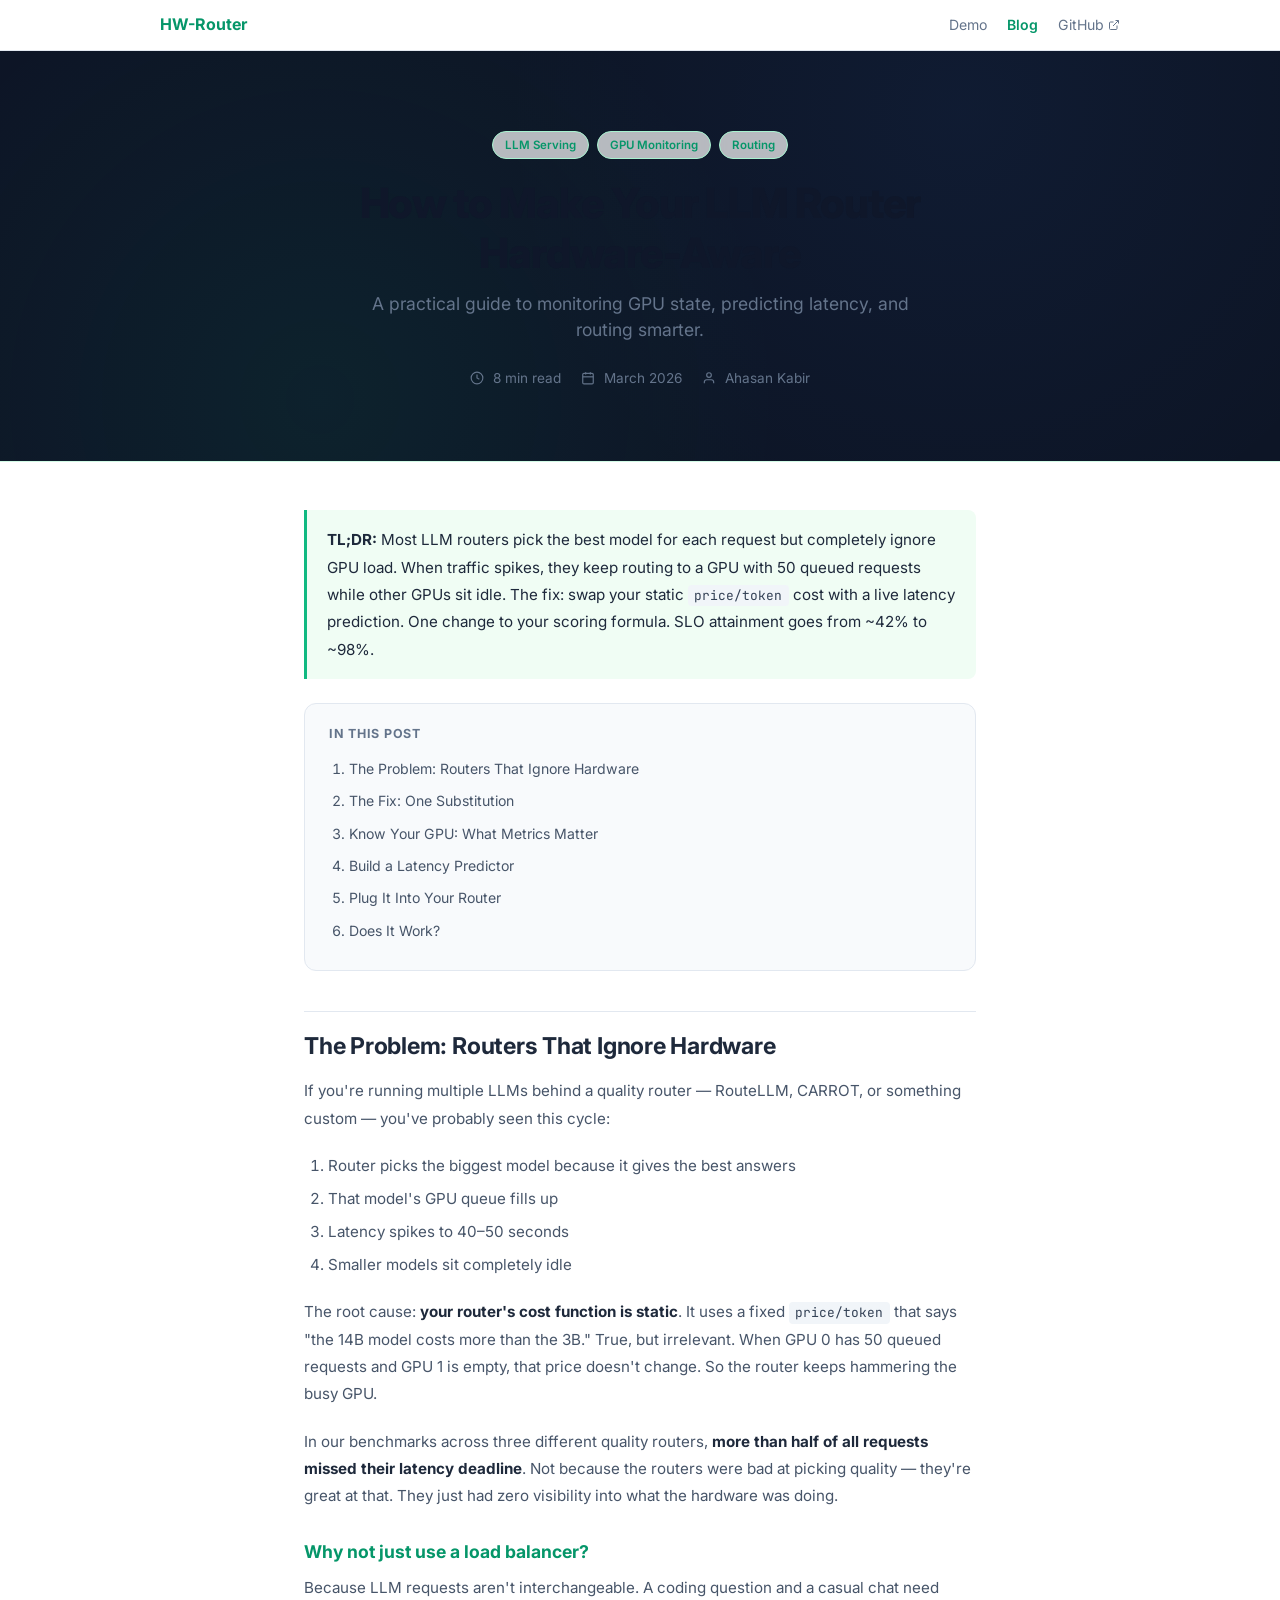
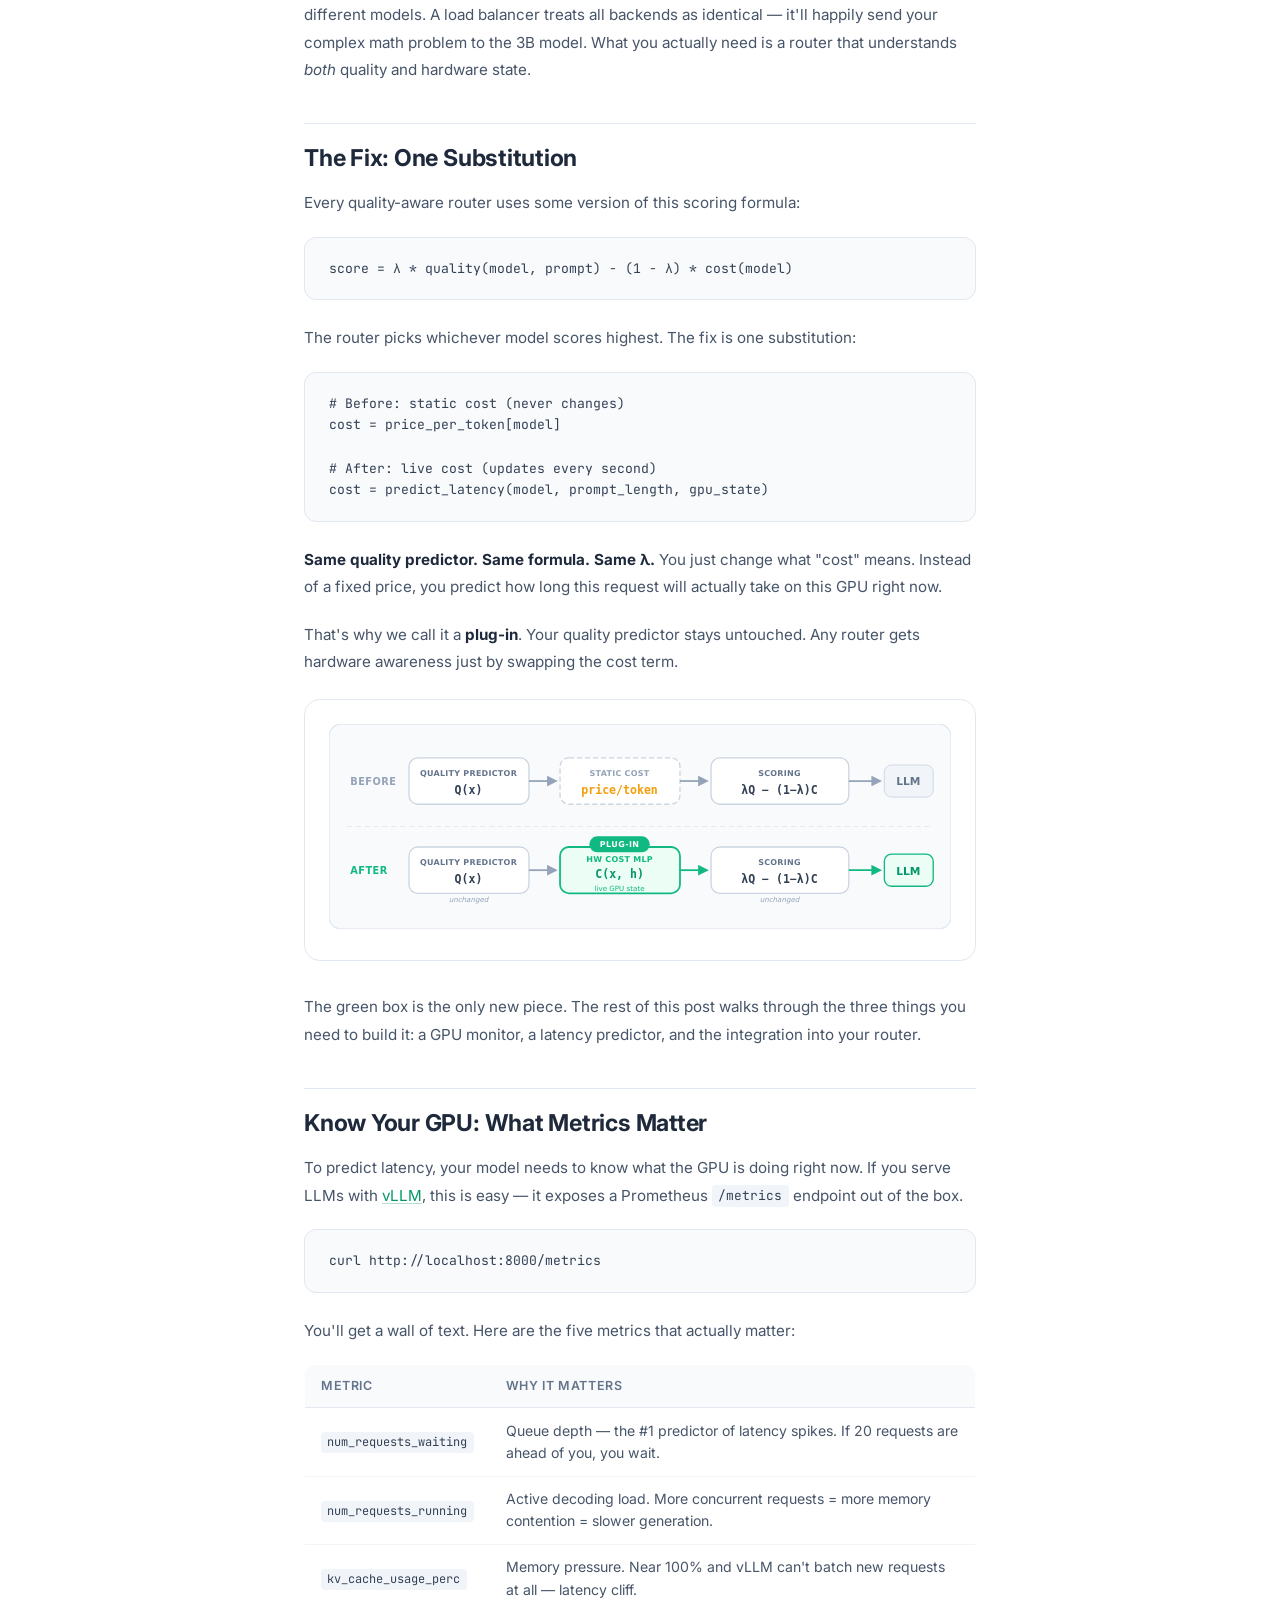
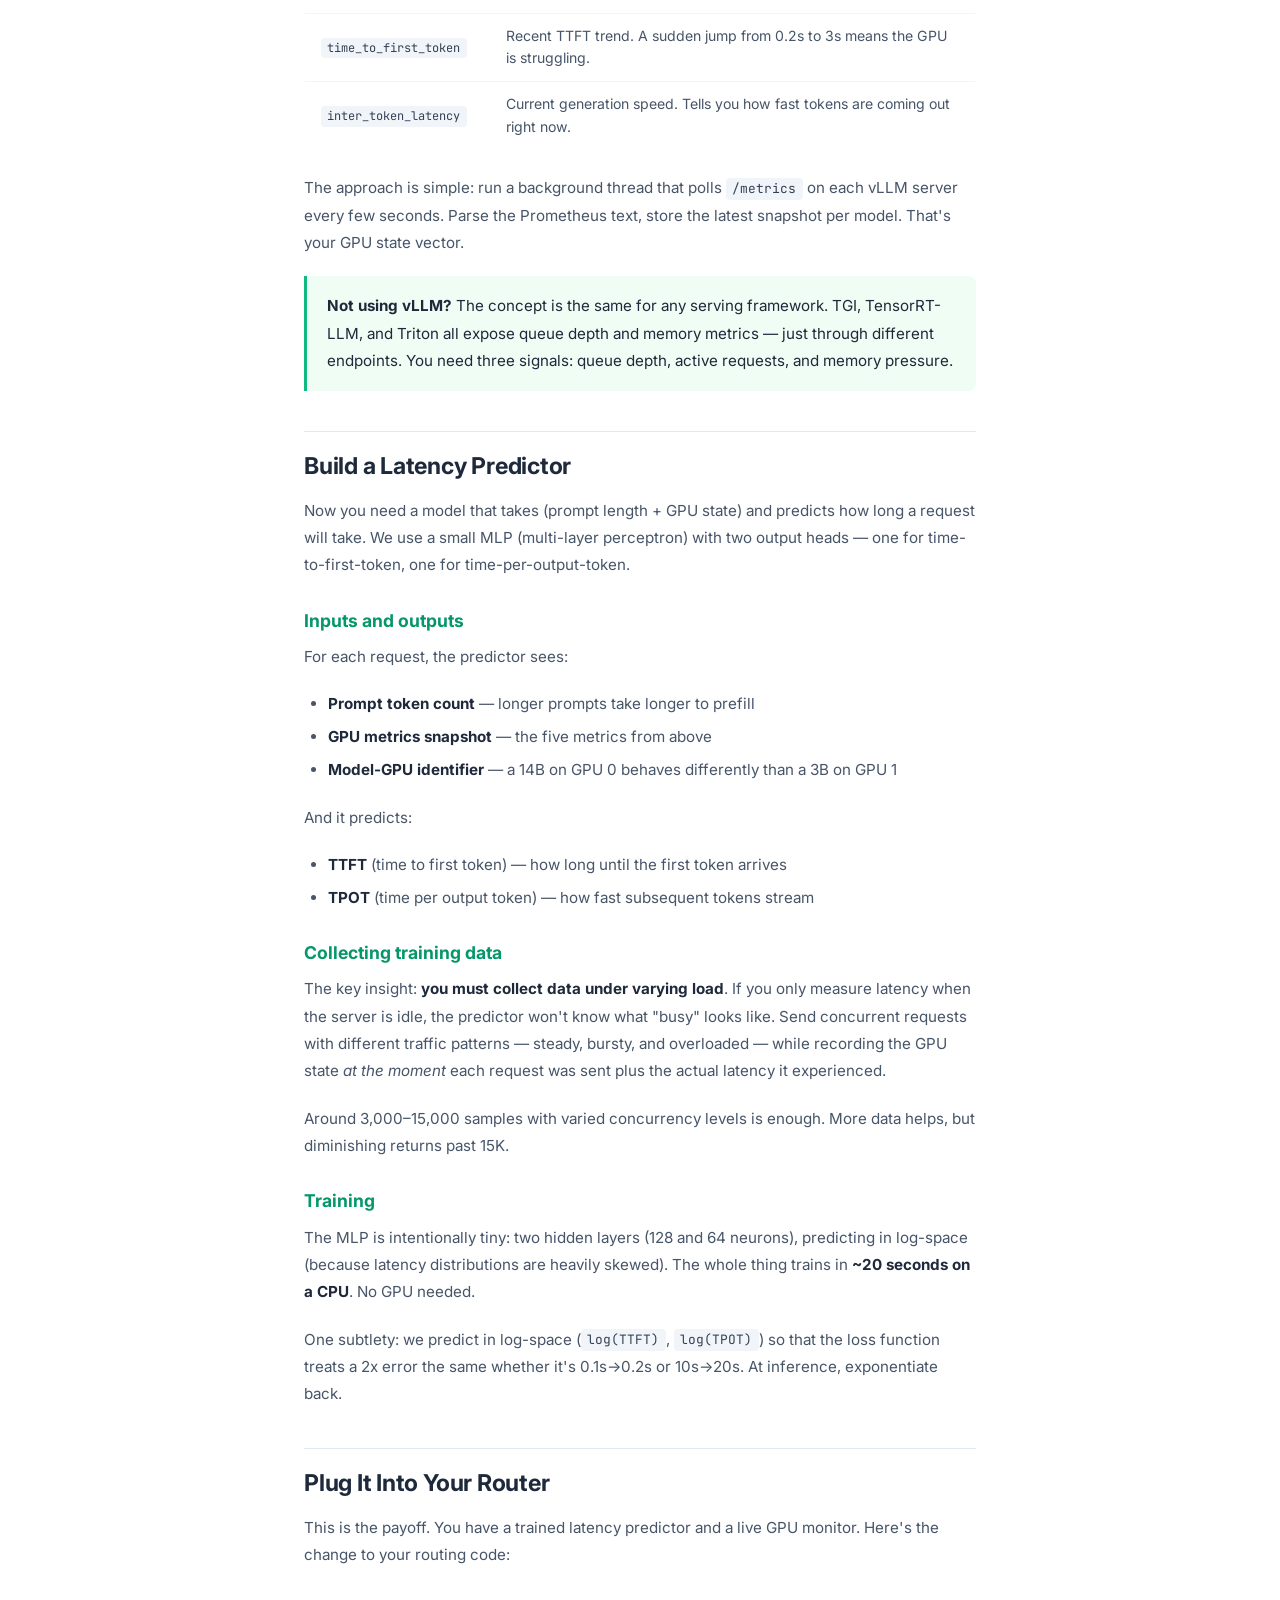
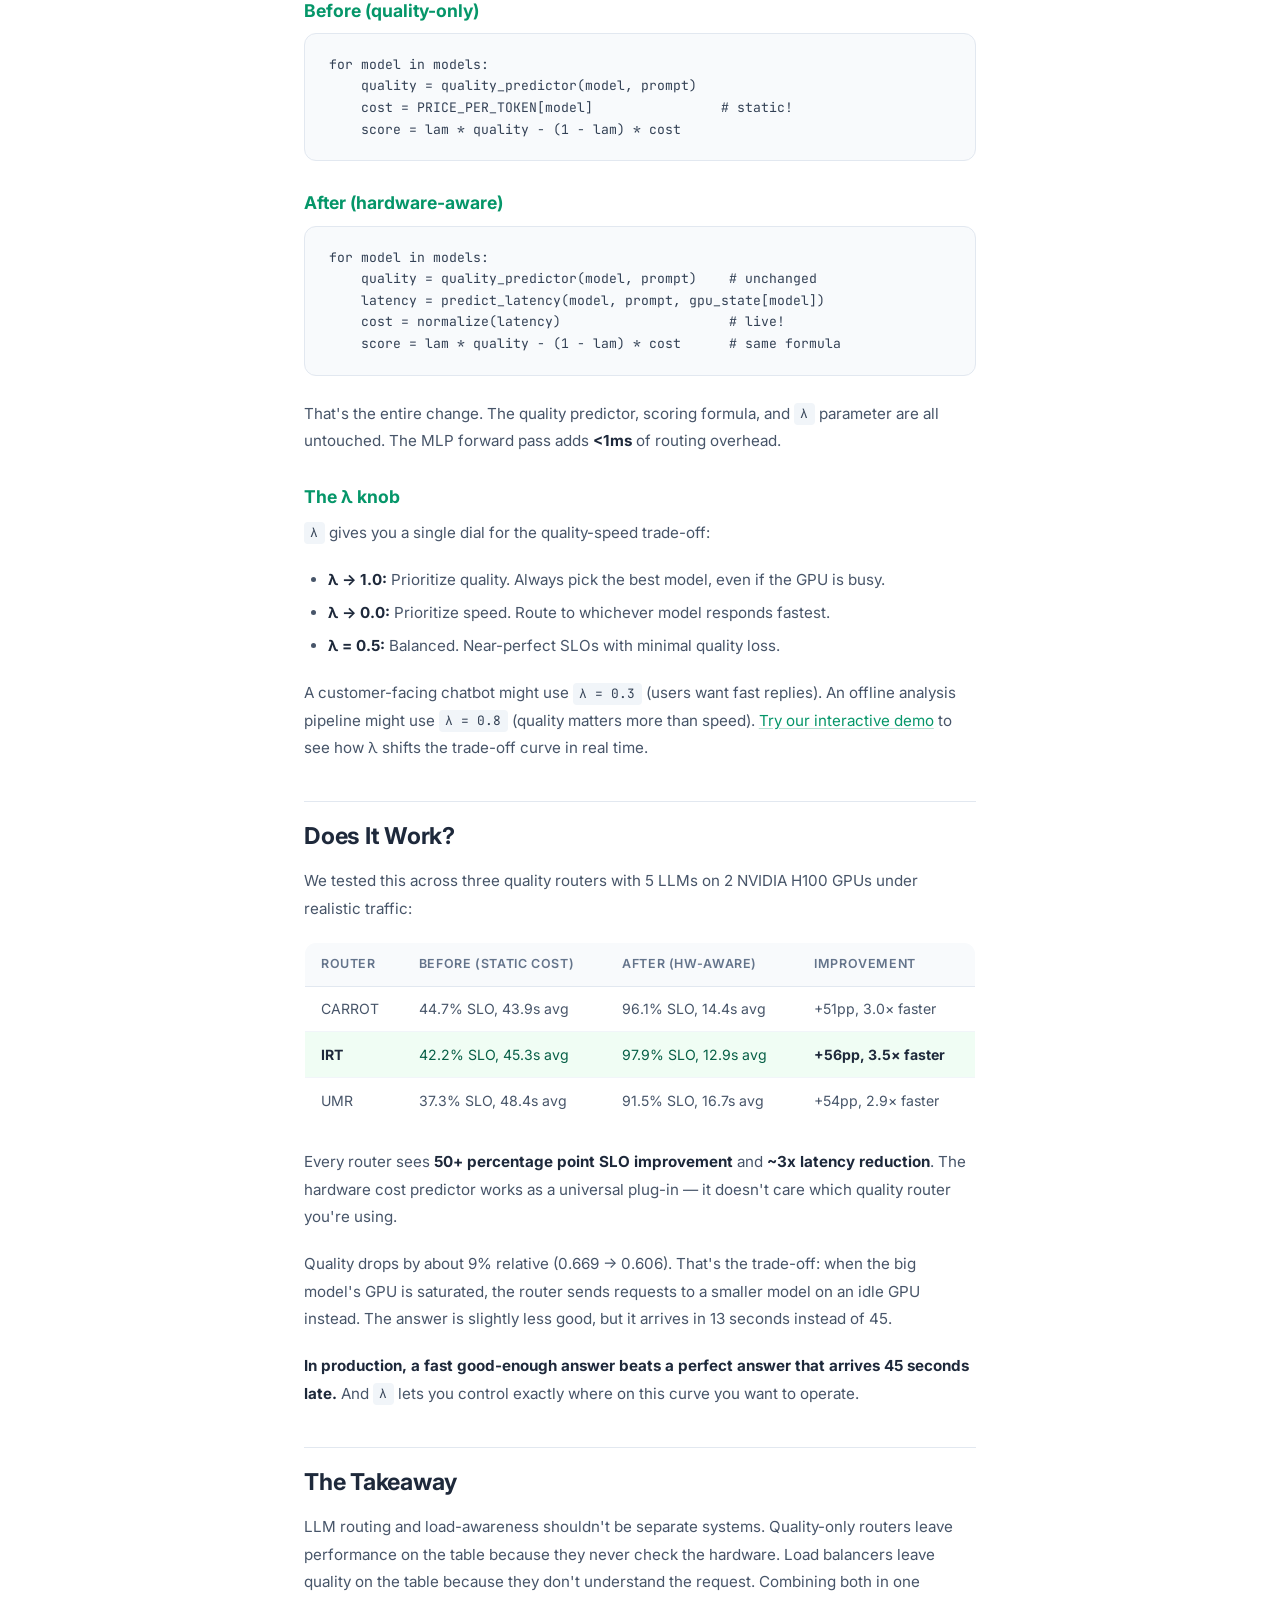
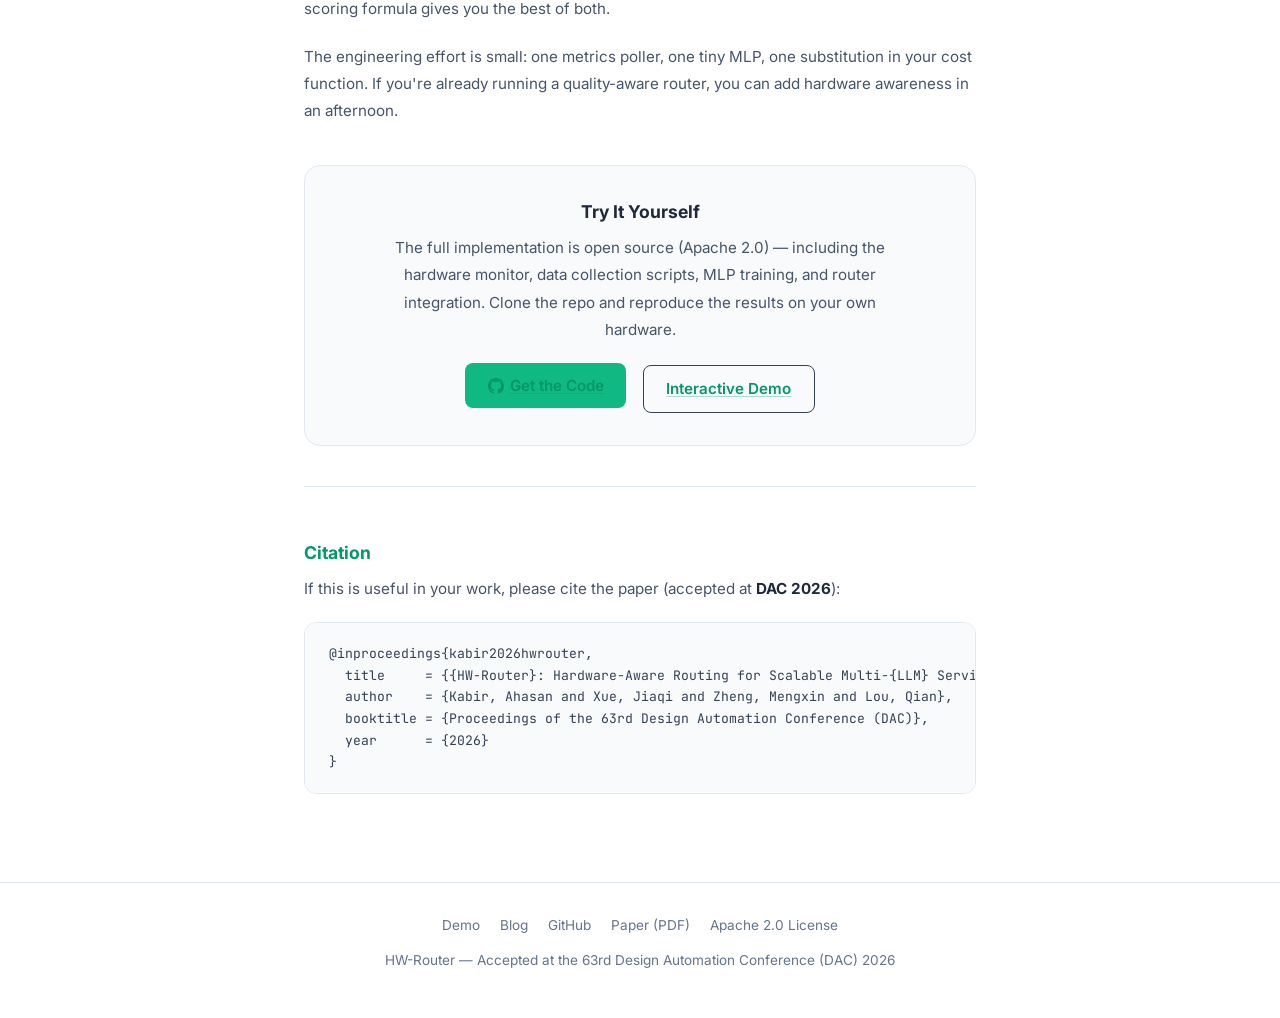
==== commit bf2b21a4: "Redesign blog hero: new title, subtitle, and gradient background - Title: "How to Make Your LLM Rout" ====
--- a/website/blog/hw-aware-routing.html
+++ b/website/blog/hw-aware-routing.html
@@ -3,22 +3,22 @@
 <head>
   <meta charset="UTF-8" />
   <meta name="viewport" content="width=device-width, initial-scale=1.0" />
-  <title>How to Make Your LLM Router Hardware Aware — HW-Router Blog</title>
-  <meta name="description" content="Your LLM router picks the smartest model but ignores GPU load. Here's how to fix that with one change to your scoring formula." />
+  <title>How to Make Your LLM Router Hardware-Aware — HW-Router Blog</title>
+  <meta name="description" content="A practical guide to making your LLM router hardware-aware — monitor GPU state, predict latency, and route smarter." />
 
   <!-- Favicon -->
   <link rel="icon" type="image/svg+xml" href="../assets/favicon.svg" />
 
   <!-- Open Graph / Social -->
   <meta property="og:type" content="article" />
-  <meta property="og:title" content="How to Make Your LLM Router Hardware Aware" />
-  <meta property="og:description" content="Your LLM router picks the smartest model but ignores GPU load. Here's how to fix that with one change to your scoring formula." />
+  <meta property="og:title" content="How to Make Your LLM Router Hardware-Aware" />
+  <meta property="og:description" content="A practical guide to making your LLM router hardware-aware — monitor GPU state, predict latency, and route smarter." />
   <meta property="og:image" content="../assets/og-image.svg" />
 
   <!-- Twitter Card -->
   <meta name="twitter:card" content="summary_large_image" />
-  <meta name="twitter:title" content="How to Make Your LLM Router Hardware Aware" />
-  <meta name="twitter:description" content="Your LLM router picks the smartest model but ignores GPU load. Here's how to fix that with one change to your scoring formula." />
+  <meta name="twitter:title" content="How to Make Your LLM Router Hardware-Aware" />
+  <meta name="twitter:description" content="A practical guide to making your LLM router hardware-aware — monitor GPU state, predict latency, and route smarter." />
   <meta name="twitter:image" content="../assets/og-image.svg" />
 
   <link rel="stylesheet" href="../assets/style.css" />
@@ -48,7 +48,8 @@
     <span class="article-tag">Routing</span>
   </div>
 
-  <h1>Your LLM Router Is Flying Blind.<br/>Here's How to Fix It.</h1>
+  <h1>How to Make Your LLM Router Hardware-Aware</h1>
+  <p class="article-subtitle">A practical guide to monitoring GPU state, predicting latency, and routing smarter.</p>
 
   <div class="article-meta">
     <span>
--- a/website/assets/style.css
+++ b/website/assets/style.css
@@ -630,8 +630,8 @@
 
 /* ── Blog / Article ──────────────────────────────────── */
 .article-hero {
-  background: #ffffff;
-  border-bottom: 1px solid #e2e8f0;
+  background: linear-gradient(135deg, #f0fdf4 0%, #ecfdf5 30%, #f0f9ff 70%, #f8fafc 100%);
+  border-bottom: 1px solid #d1fae5;
   padding: 5rem 1.5rem 3rem;
   text-align: center;
   position: relative;
@@ -643,23 +643,32 @@
   position: absolute;
   inset: 0;
   background-image:
-    radial-gradient(circle at 20% 80%, rgba(16, 185, 129, 0.04) 0%, transparent 50%),
-    radial-gradient(circle at 80% 20%, rgba(99, 102, 241, 0.03) 0%, transparent 50%);
+    radial-gradient(circle at 25% 85%, rgba(16, 185, 129, 0.08) 0%, transparent 45%),
+    radial-gradient(circle at 75% 15%, rgba(59, 130, 246, 0.06) 0%, transparent 45%);
   pointer-events: none;
 }
 
 .article-hero > * { position: relative; z-index: 1; }
 
 .article-hero h1 {
-  font-size: clamp(1.5rem, 4vw, 2.4rem);
+  font-size: clamp(1.6rem, 4.5vw, 2.6rem);
   font-weight: 800;
-  margin: 0 0 1rem;
+  margin: 0 0 .75rem;
   line-height: 1.2;
-  letter-spacing: -.02em;
-  max-width: 720px;
+  letter-spacing: -.025em;
+  max-width: 680px;
   margin-left: auto;
   margin-right: auto;
-  color: #1e293b;
+  color: #0f172a;
+}
+
+.article-subtitle {
+  font-size: 1.1rem;
+  color: #64748b;
+  max-width: 540px;
+  margin: 0 auto 1.5rem;
+  line-height: 1.5;
+  font-weight: 400;
 }
 
 .article-meta {
@@ -676,19 +685,21 @@
 
 .article-tags {
   display: flex;
-  gap: .4rem;
+  gap: .5rem;
   justify-content: center;
   flex-wrap: wrap;
+  margin-bottom: 1.25rem;
 }
 
 .article-tag {
-  padding: .15rem .6rem;
+  padding: .25rem .75rem;
   border-radius: 999px;
   font-size: .72rem;
   font-weight: 600;
-  background: #f0fdf4;
+  background: rgba(255, 255, 255, .7);
   color: #059669;
-  border: 1px solid #bbf7d0;
+  border: 1px solid #a7f3d0;
+  backdrop-filter: blur(4px);
 }
 
 /* Article body — light classic theme */
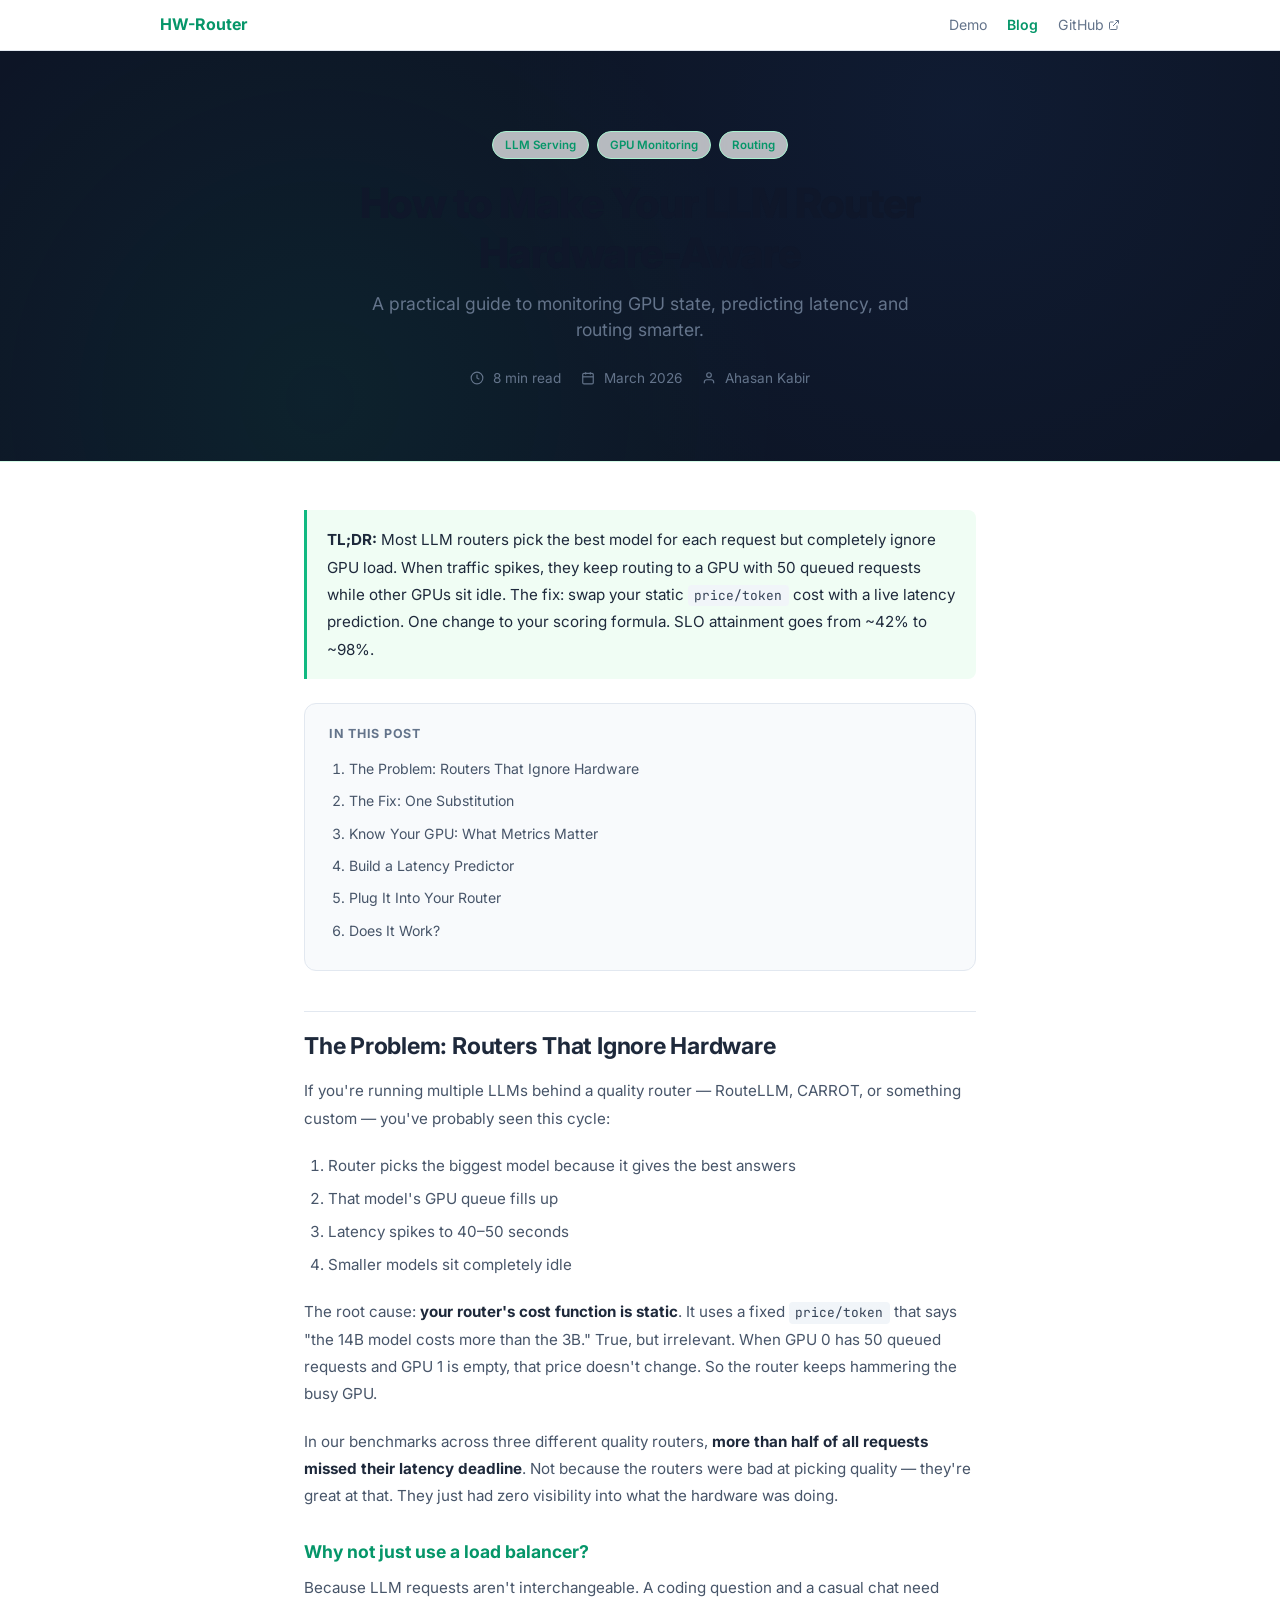
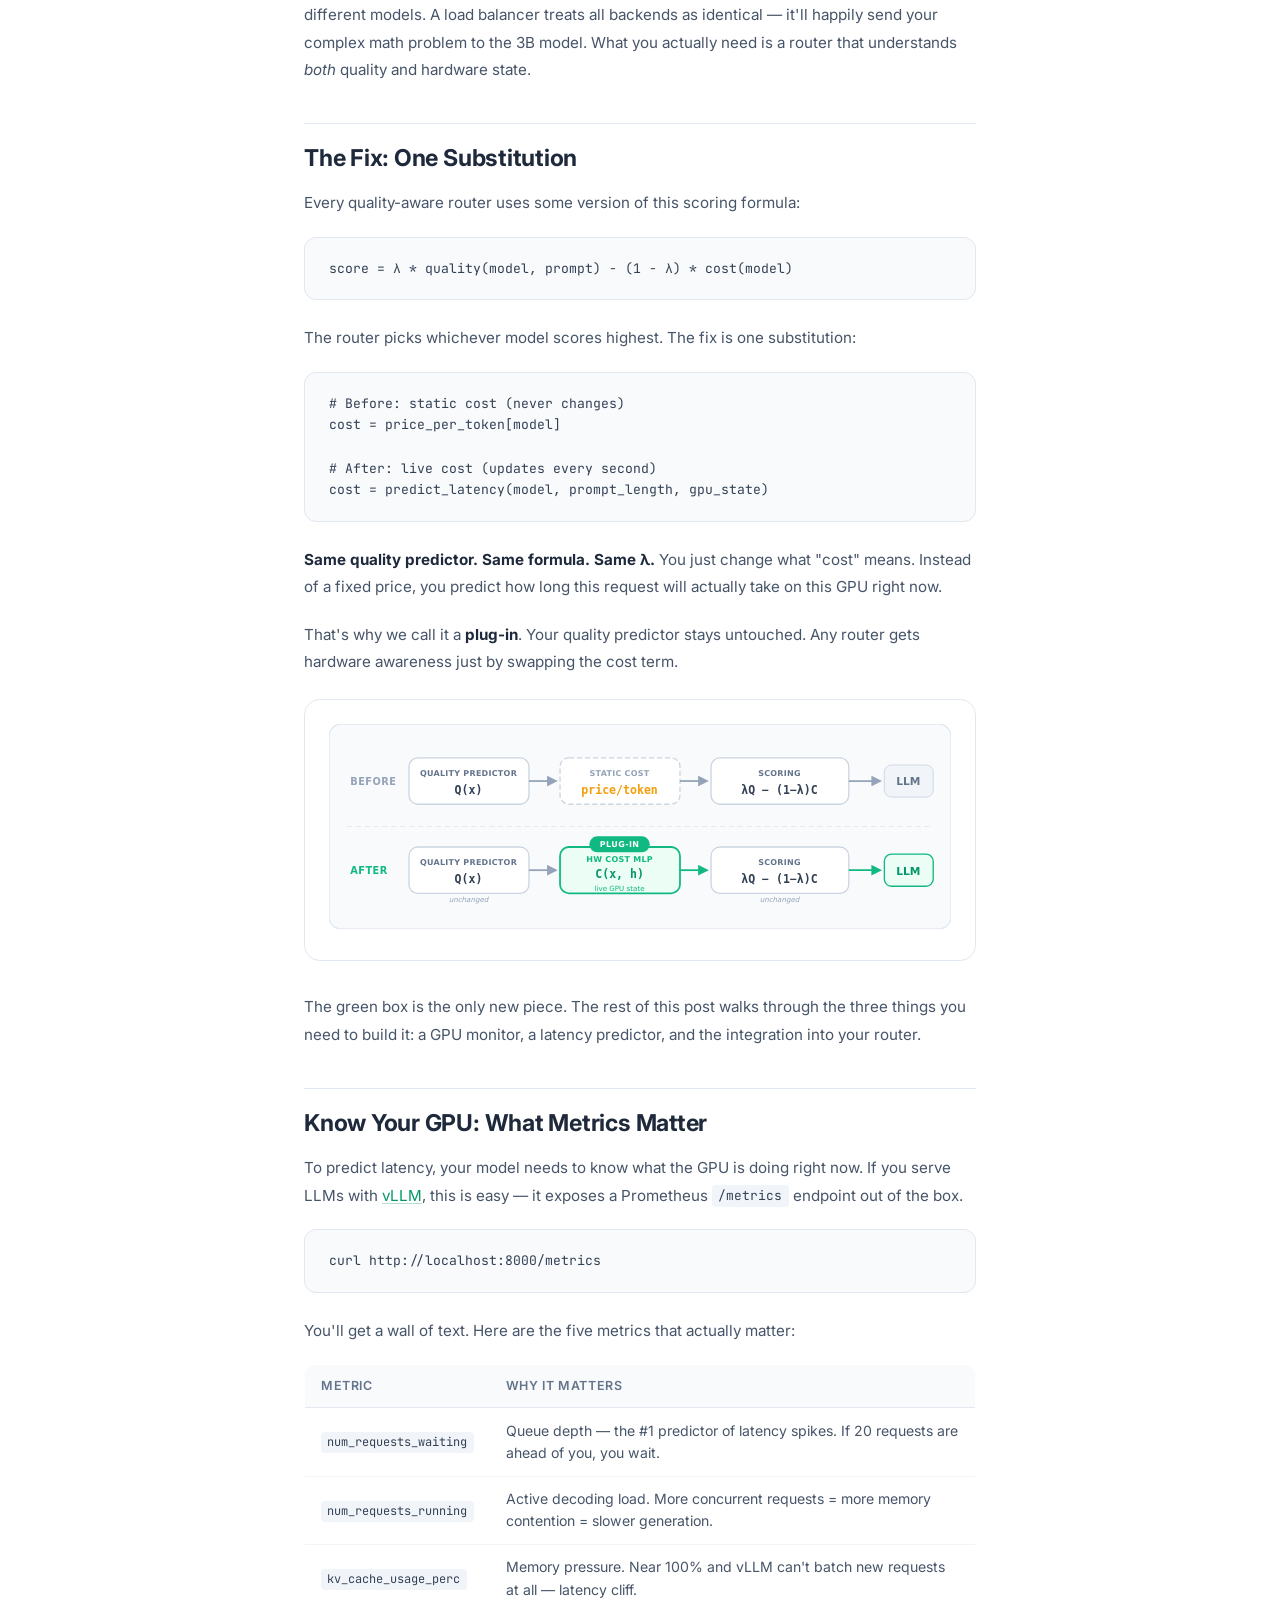
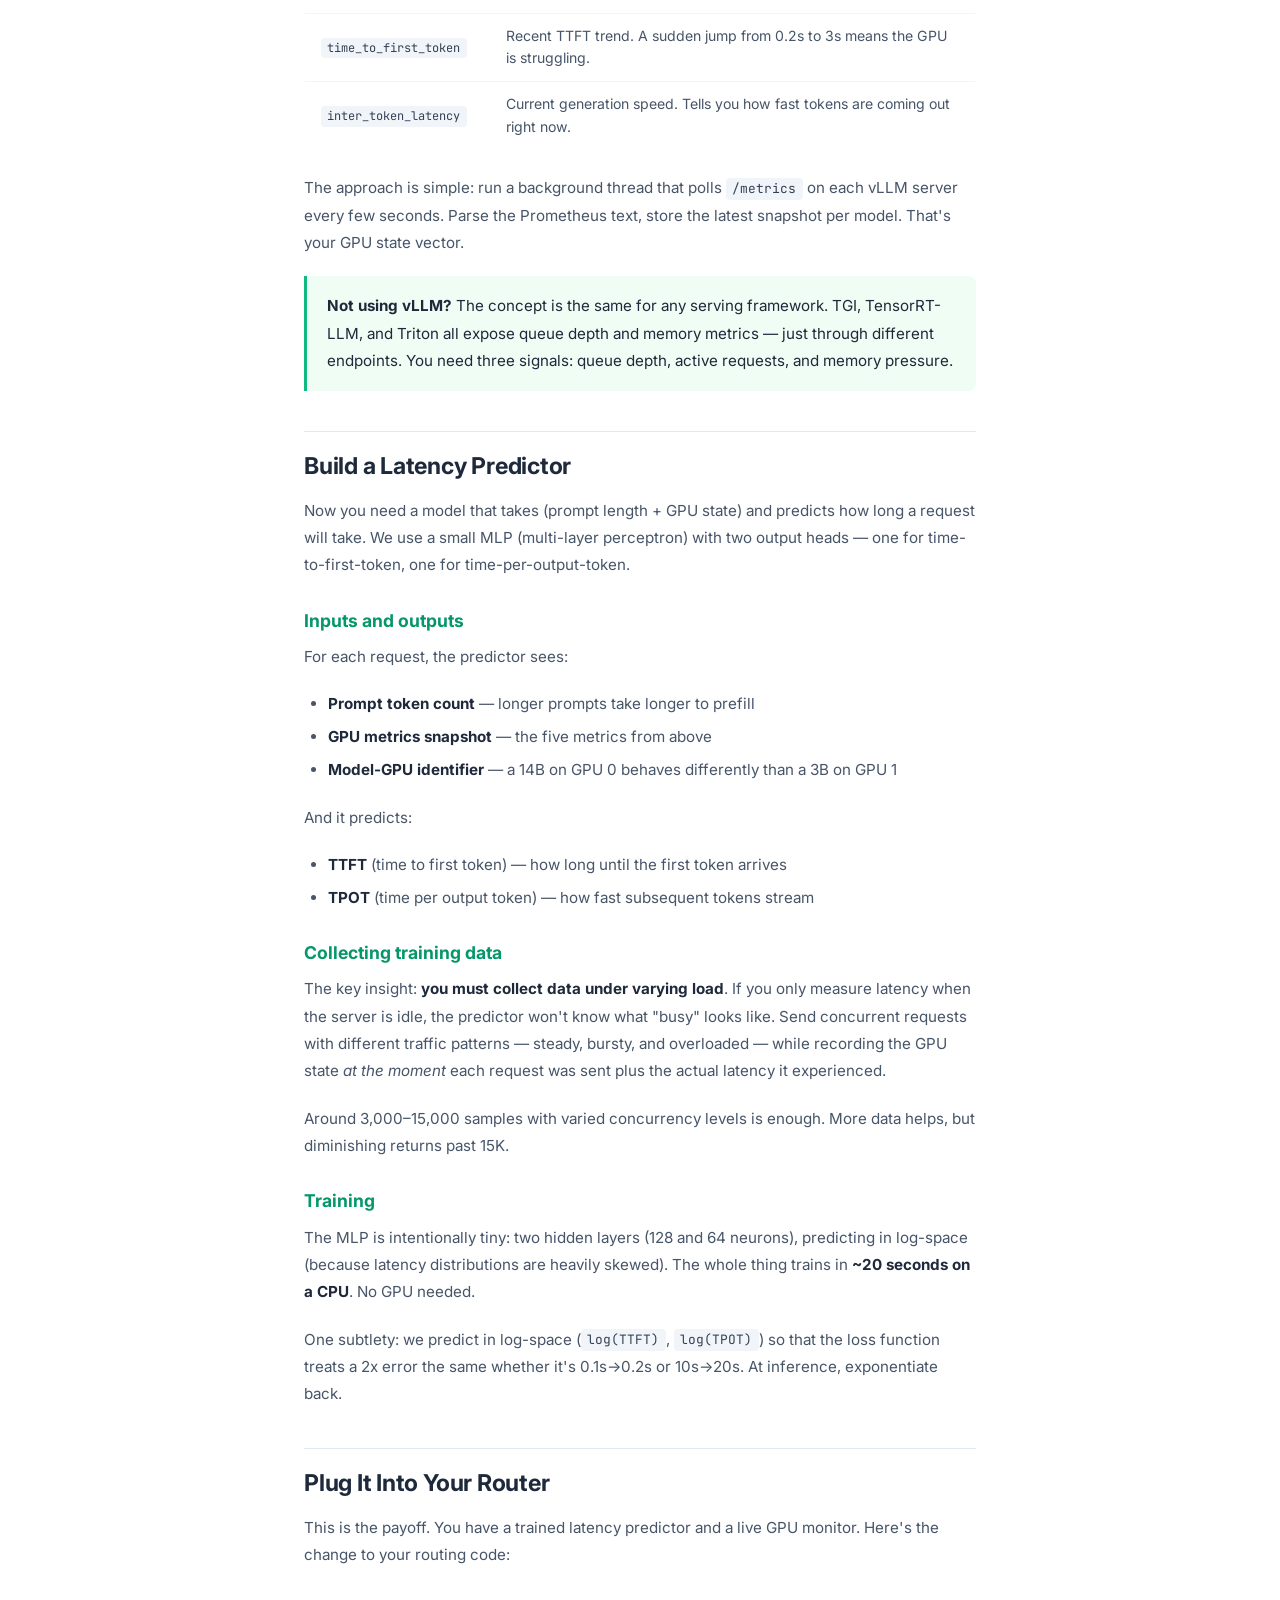
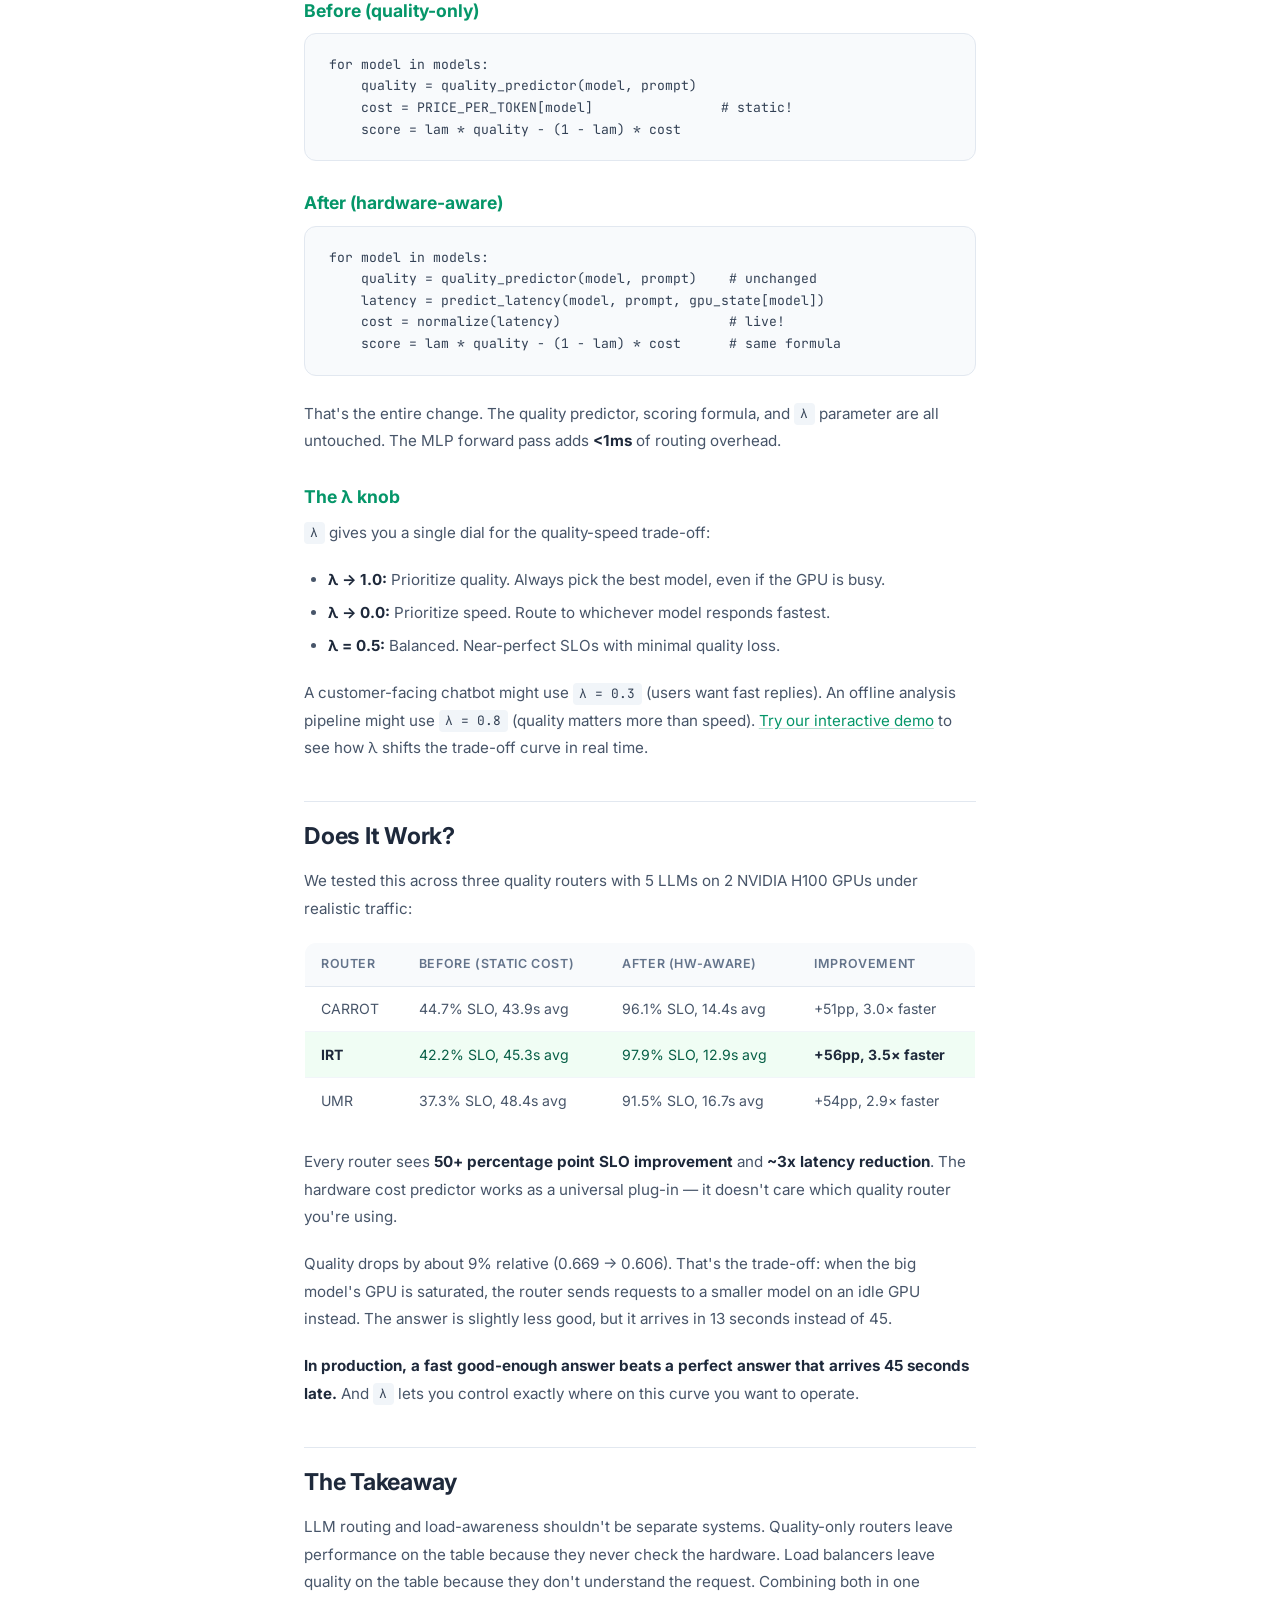
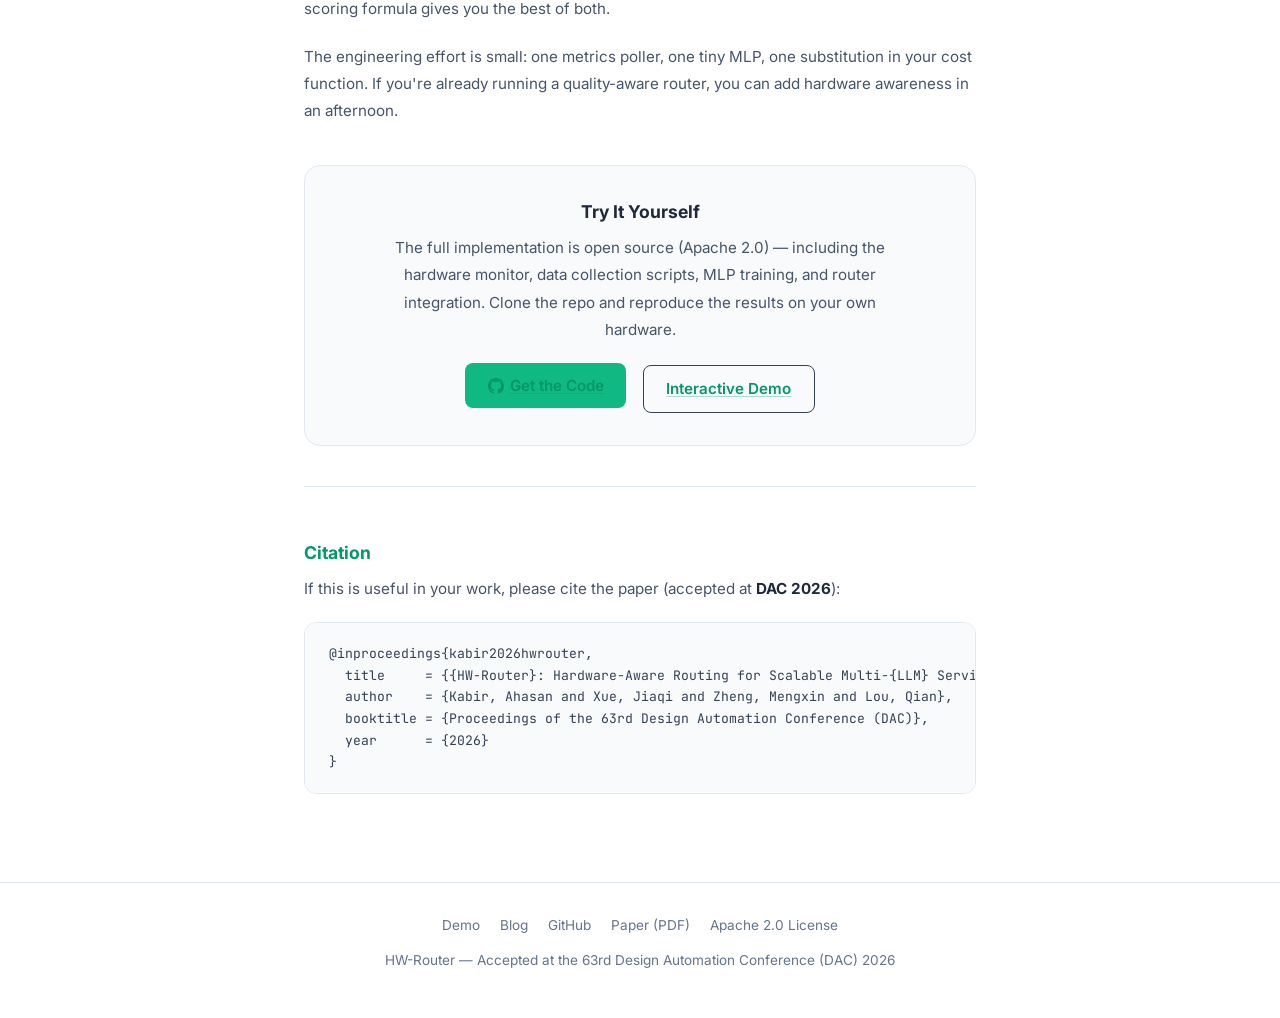
==== commit 335e564d: "Fix blog dark background: use body.blog-page class instead of :has() The body:has(.article) selector" ====
--- a/website/blog/hw-aware-routing.html
+++ b/website/blog/hw-aware-routing.html
@@ -23,7 +23,7 @@
 
   <link rel="stylesheet" href="../assets/style.css" />
 </head>
-<body>
+<body class="blog-page">
 
 <!-- ── Navigation ──────────────────────────────────────── -->
 <nav>
--- a/website/assets/style.css
+++ b/website/assets/style.css
@@ -913,26 +913,26 @@
 .article-cta p { max-width: 500px; margin: 0 auto 1.25rem; color: #475569; }
 .article-cta .btn { margin: 0 .4rem; }
 
-/* ── Blog-page footer override (light) ───────────────── */
-body:has(.article) { background: #ffffff; }
-body:has(.article) footer {
+/* ── Blog-page overrides (light theme) ───────────────── */
+body.blog-page { background: #ffffff; }
+
+body.blog-page nav {
+  background: rgba(255, 255, 255, .95);
+  backdrop-filter: blur(12px);
+  border-bottom: 1px solid #e2e8f0;
+}
+body.blog-page .nav-brand { color: #059669; }
+body.blog-page .nav-links a { color: #64748b; }
+body.blog-page .nav-links a:hover { color: #1e293b; }
+body.blog-page .nav-tab.active { color: #059669; }
+
+body.blog-page footer {
   background: #ffffff;
   border-top: 1px solid #e2e8f0;
   color: #64748b;
 }
-body:has(.article) footer a { color: #64748b; }
-body:has(.article) footer a:hover { color: #059669; }
-
-/* ── Blog-page nav override (light) ──────────────────── */
-body:has(.article) nav {
-  background: rgba(255, 255, 255, .92);
-  backdrop-filter: blur(12px);
-  border-bottom: 1px solid #e2e8f0;
-}
-body:has(.article) .nav-brand { color: #059669; }
-body:has(.article) .nav-links a { color: #64748b; }
-body:has(.article) .nav-links a:hover { color: #1e293b; }
-body:has(.article) .nav-tab.active { color: #059669; }
+body.blog-page footer a { color: #64748b; }
+body.blog-page footer a:hover { color: #059669; }
 
 @media (max-width: 600px) {
   .nav-links { display: none; }
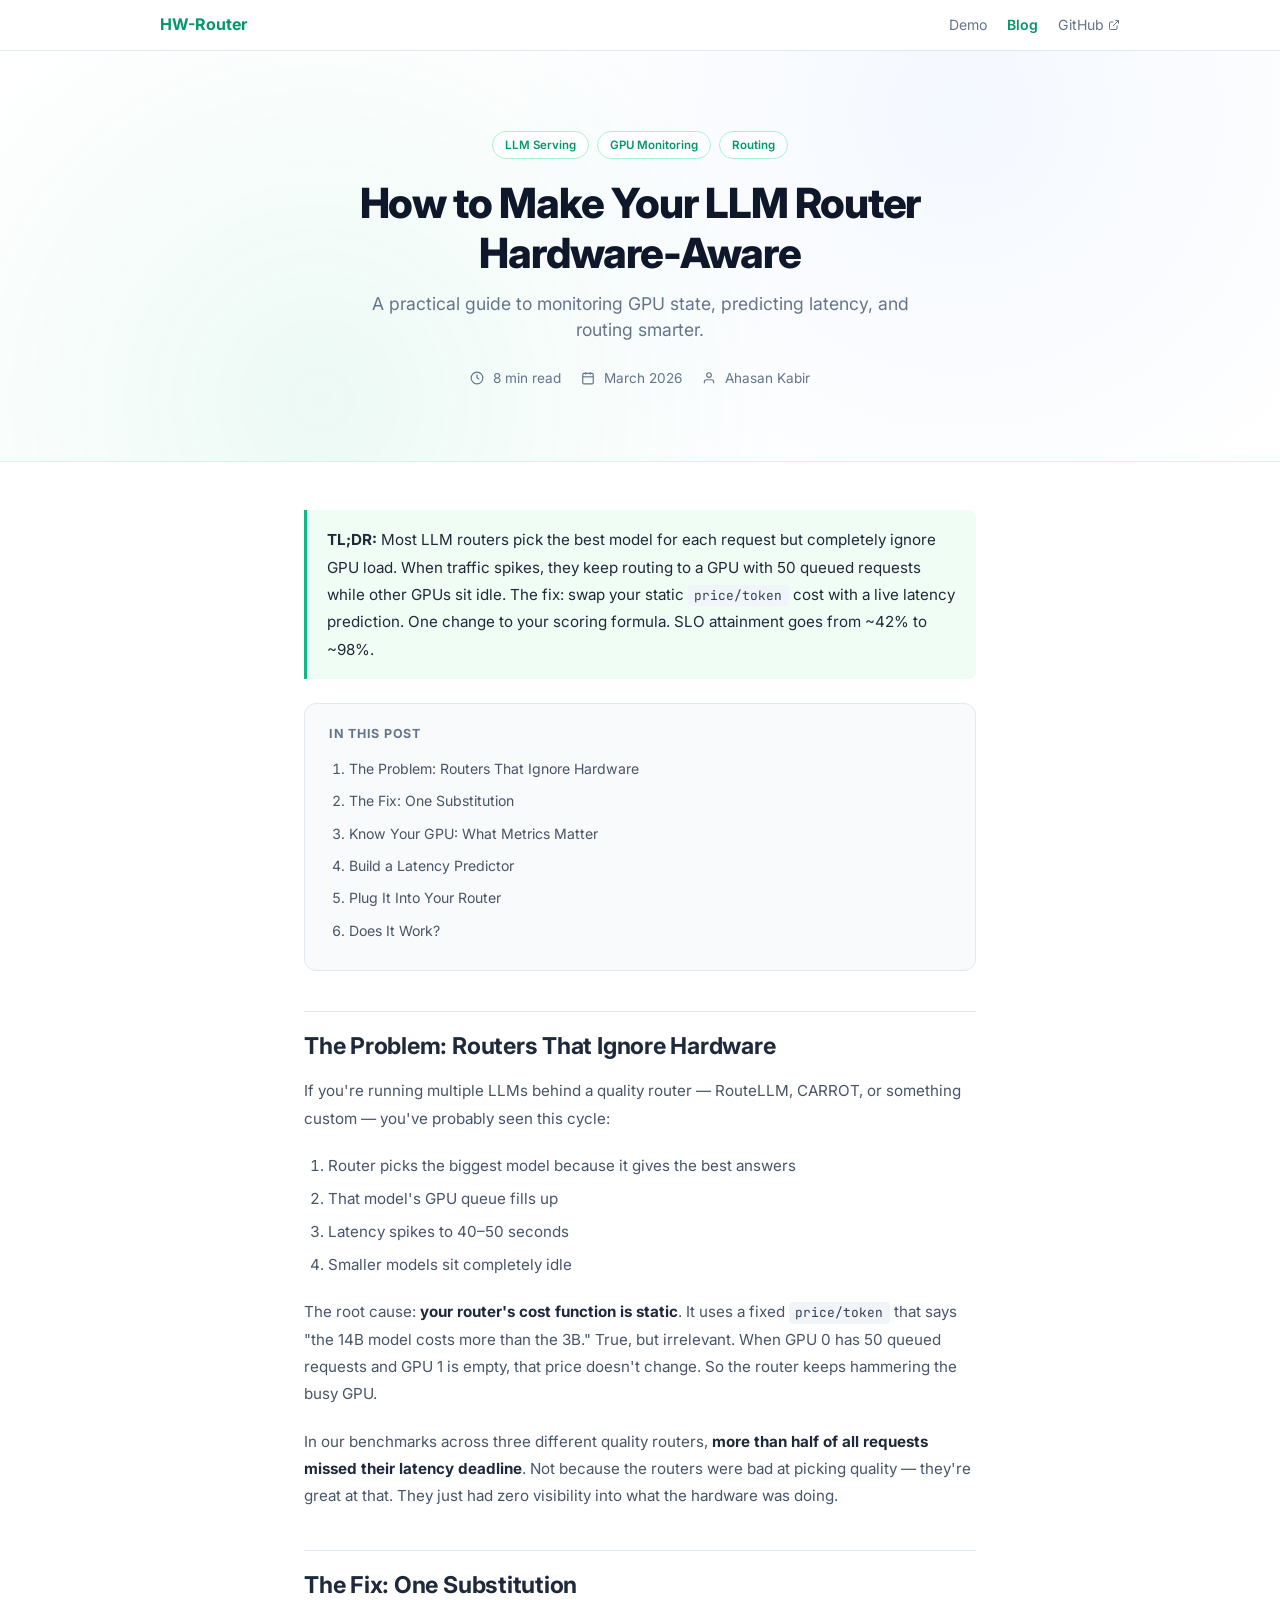
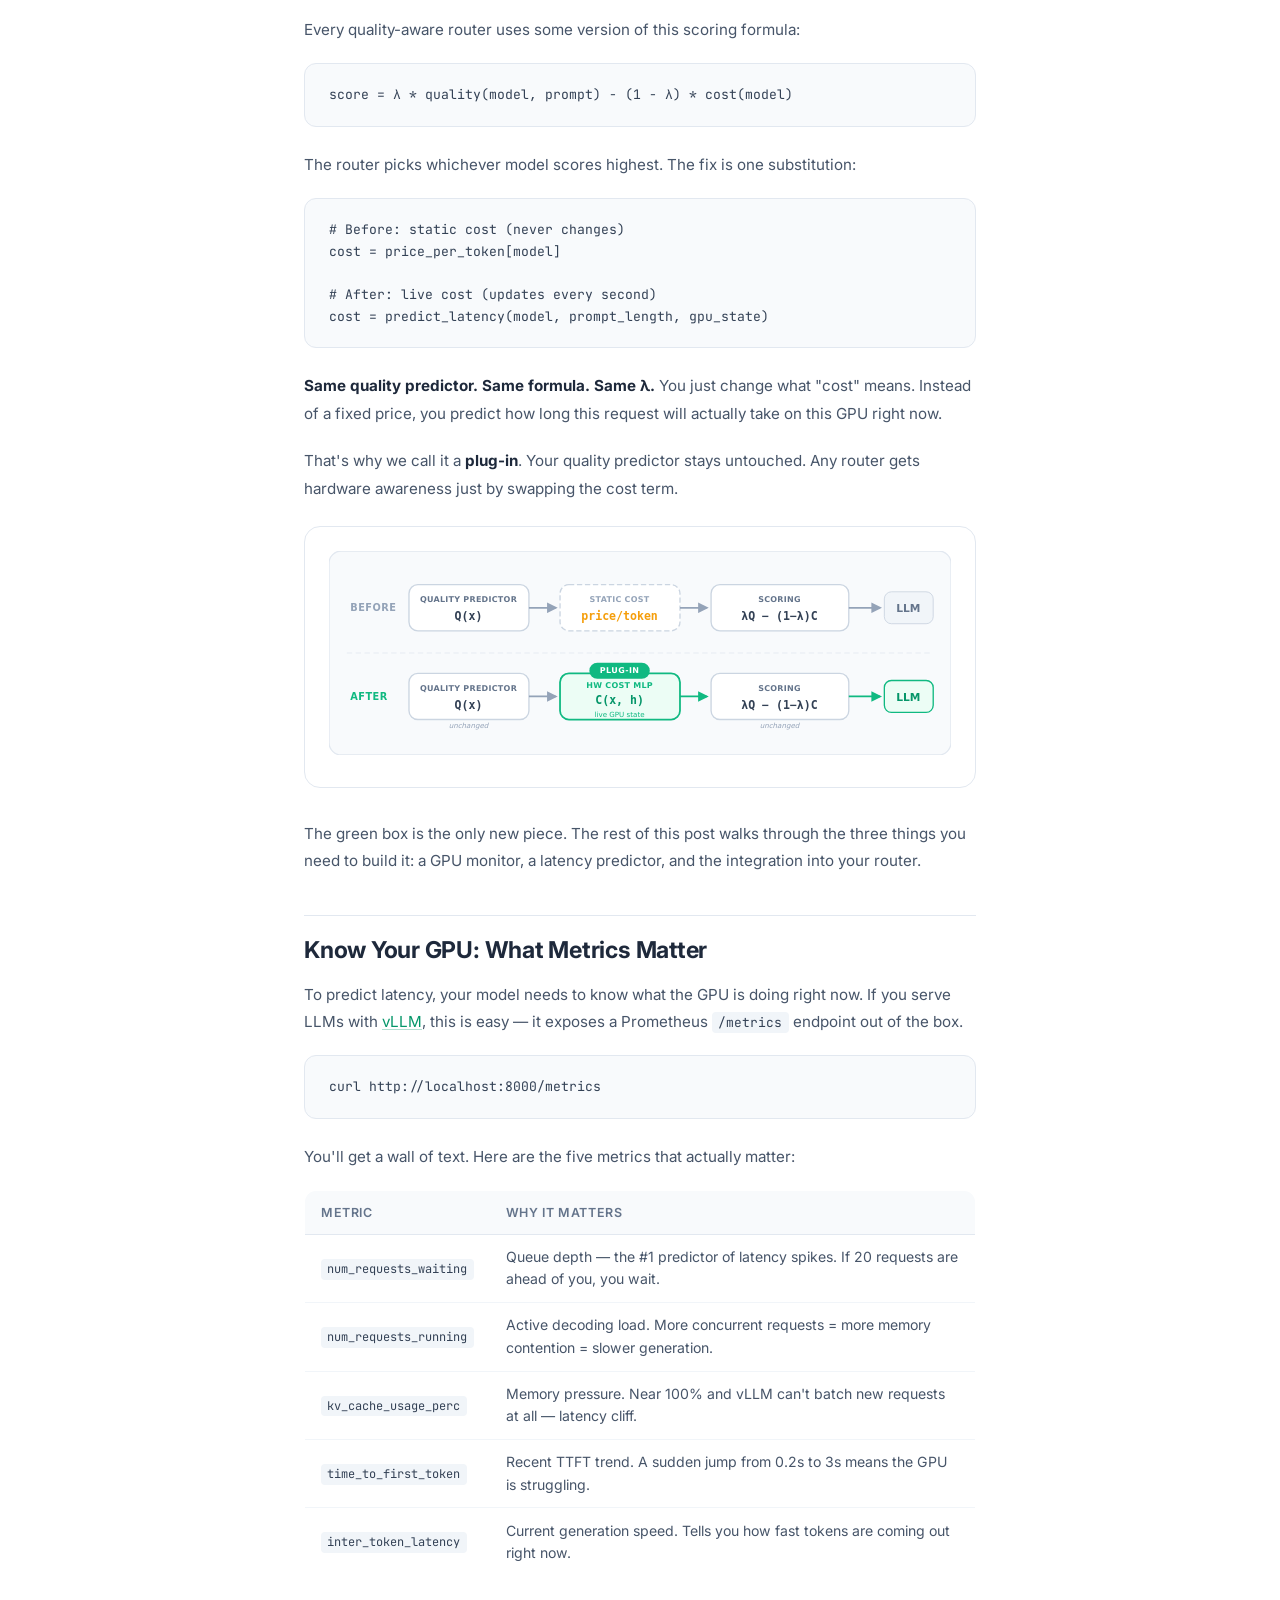
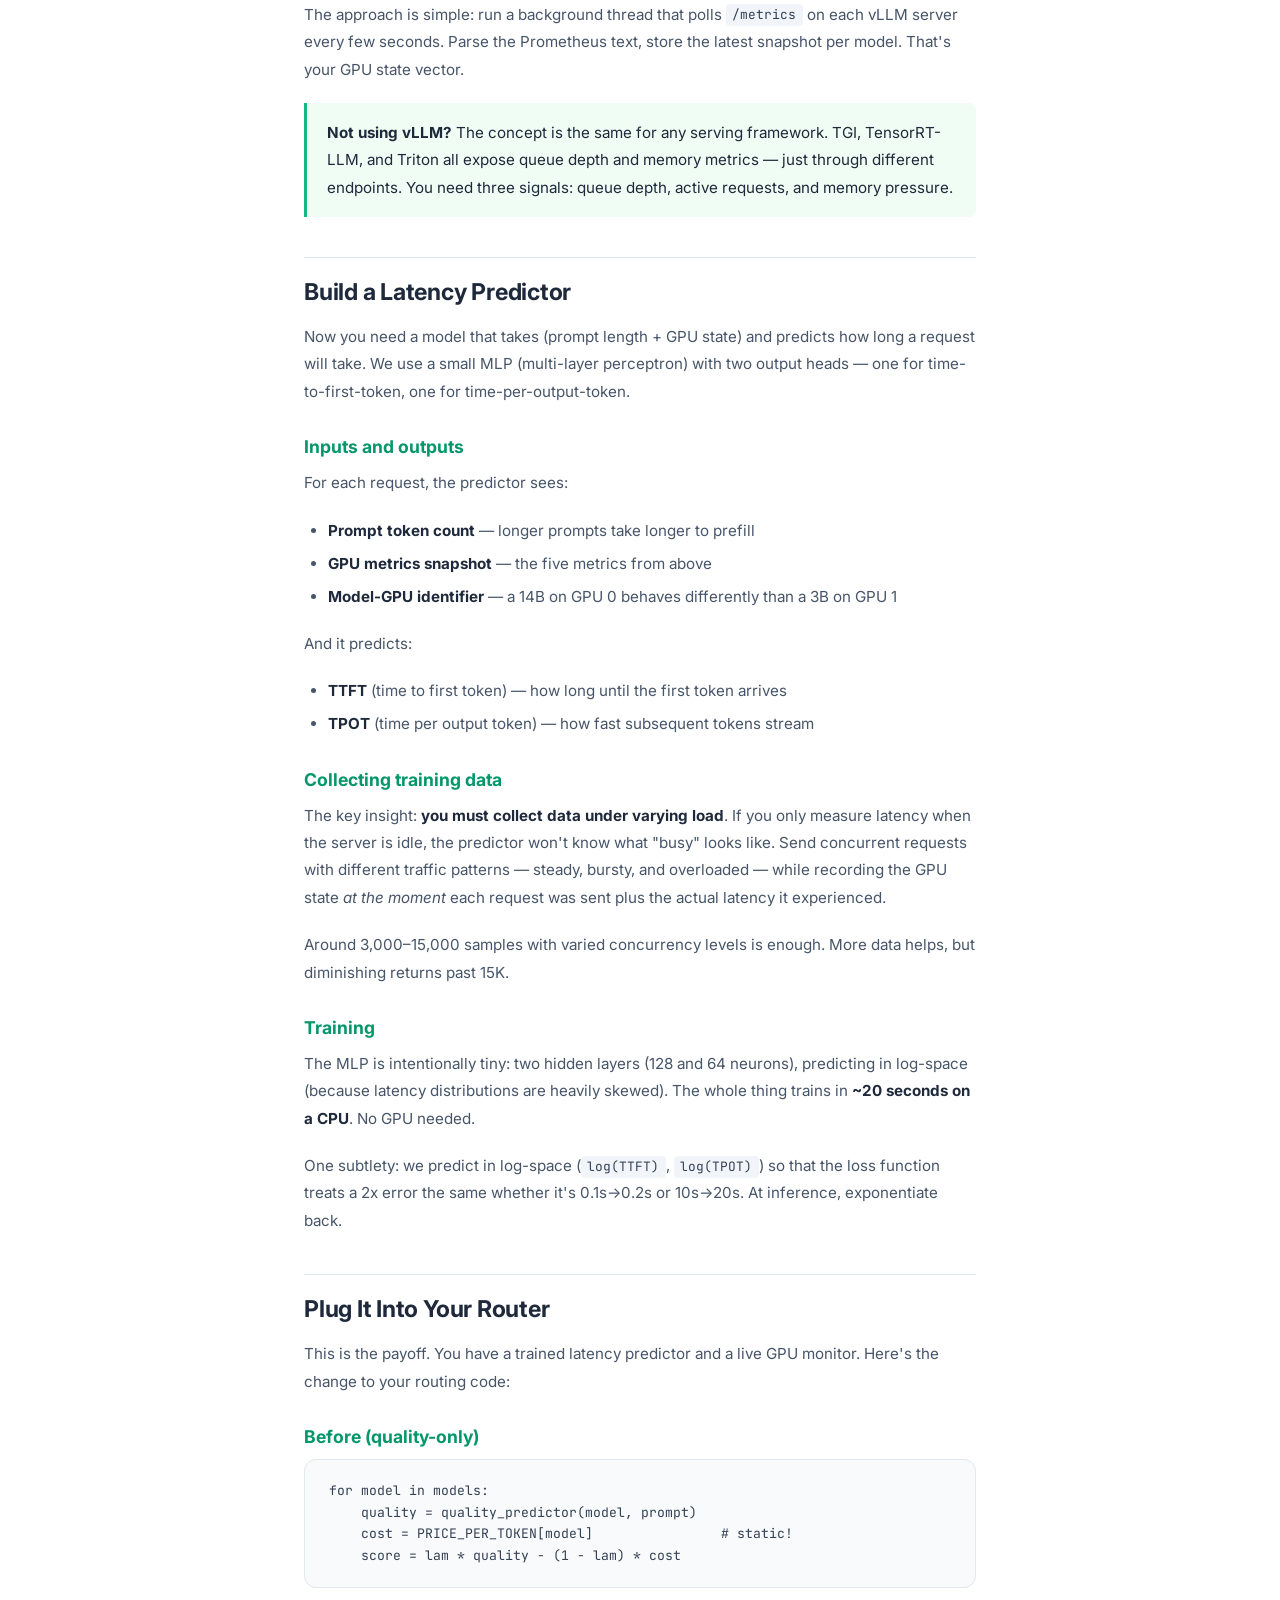
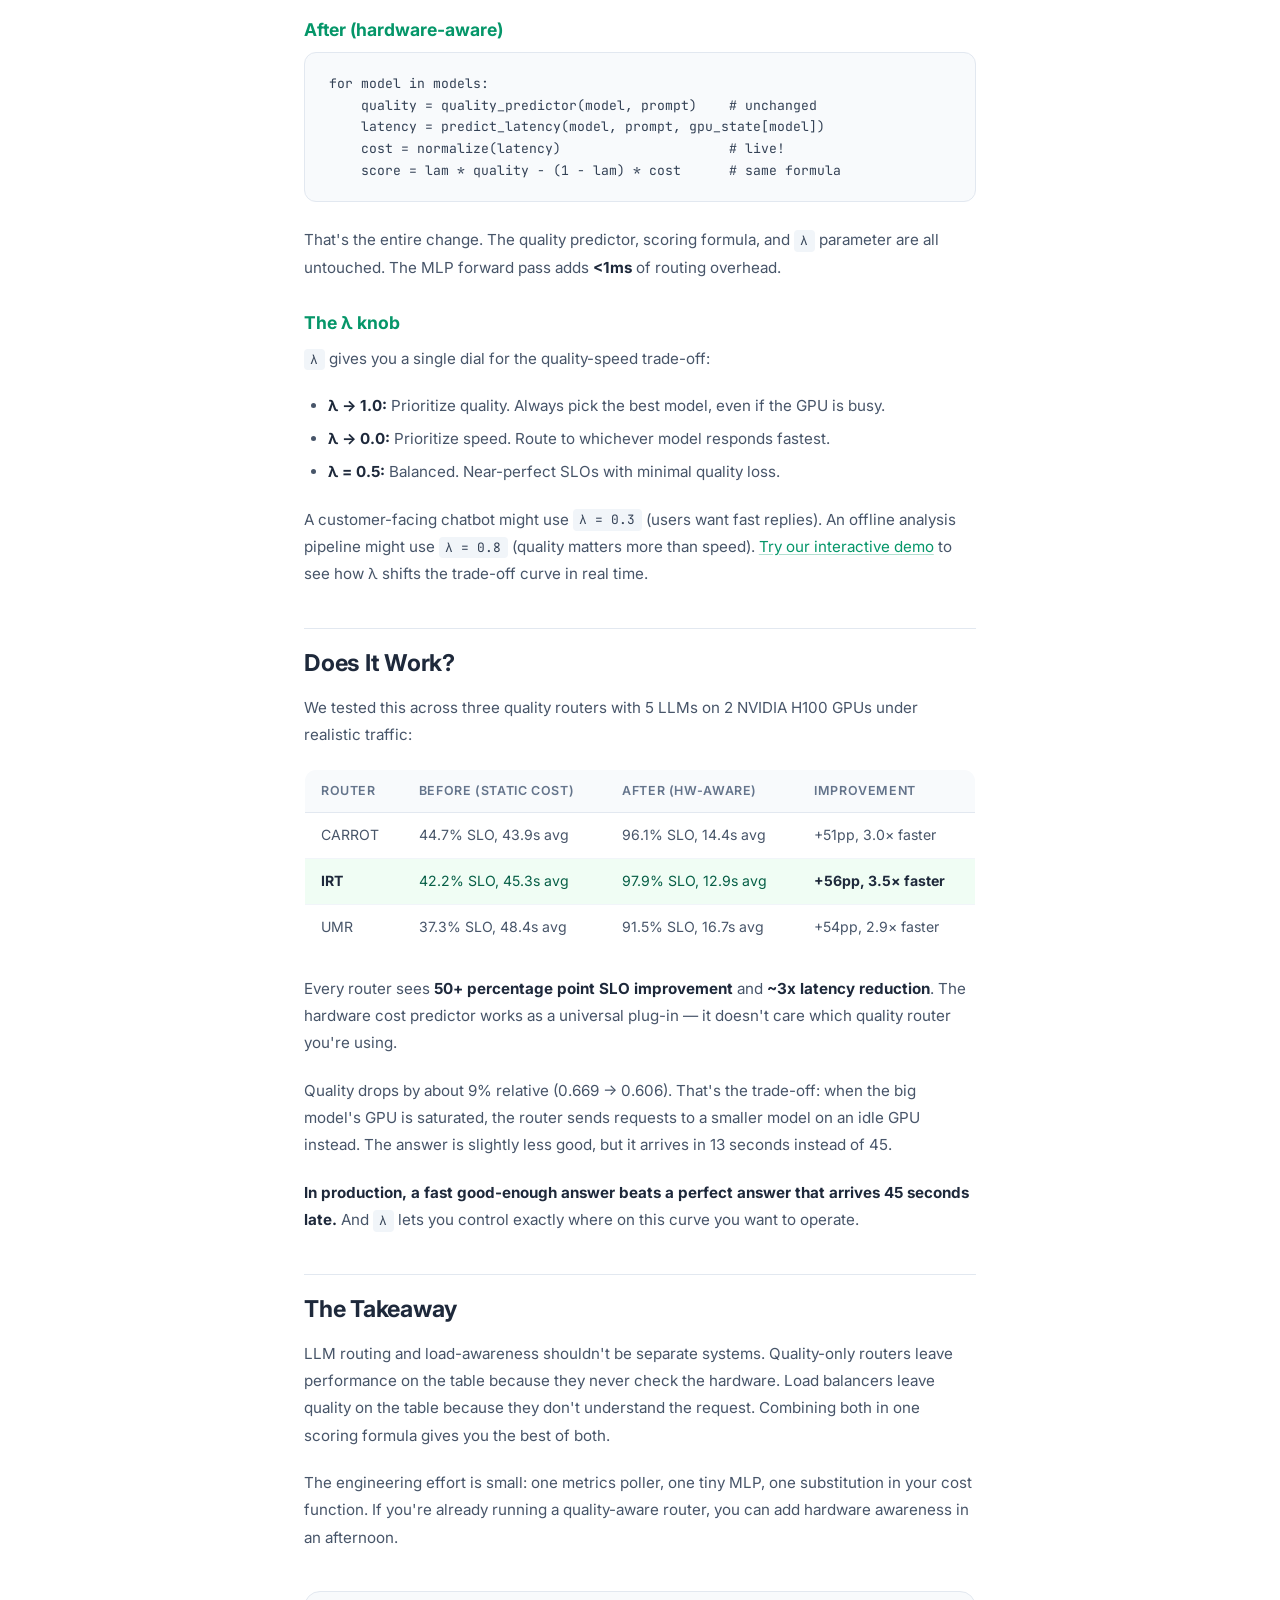
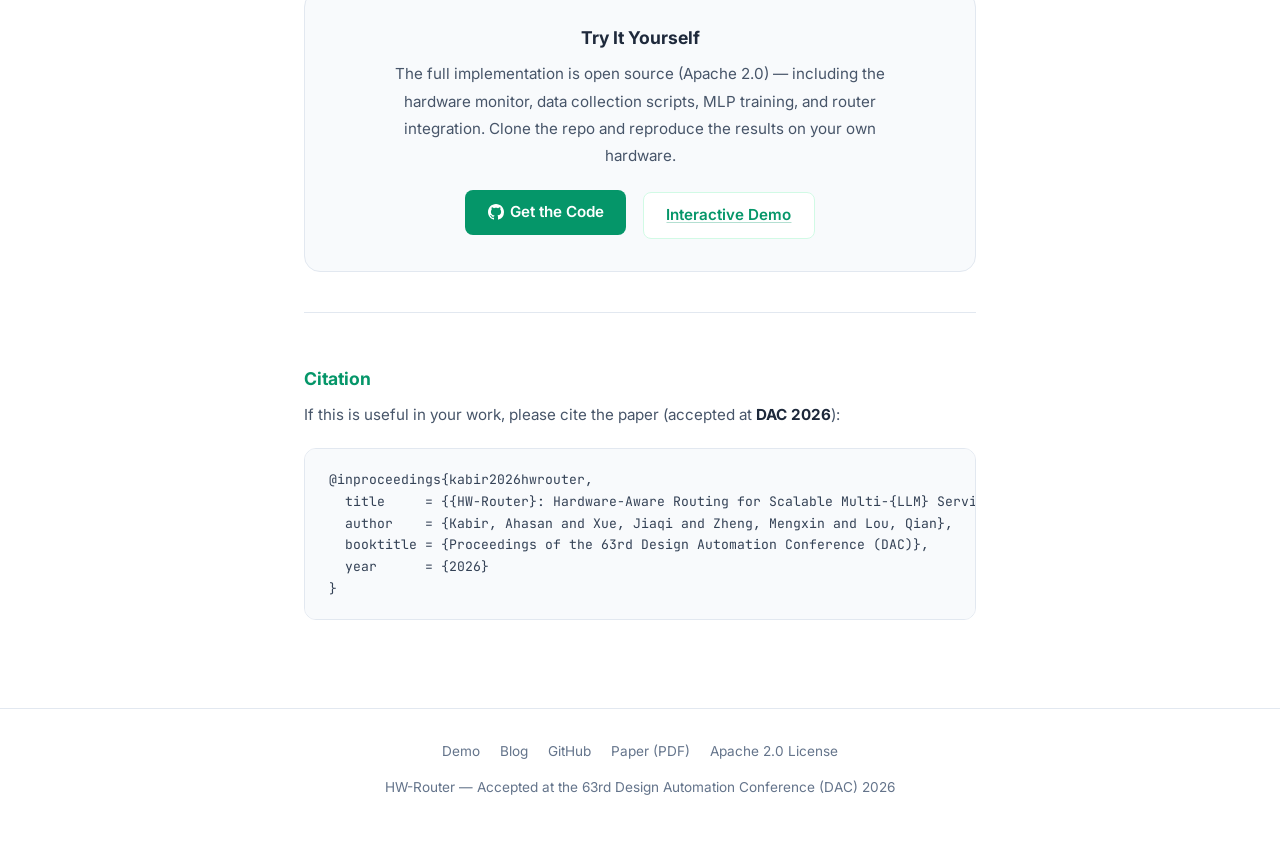
==== commit cd913b3c: "Polish blog: fix dark bg, button colors, remove load balancer section - Fix blog rendering dark by u" ====
--- a/website/blog/hw-aware-routing.html
+++ b/website/blog/hw-aware-routing.html
@@ -121,15 +121,6 @@
     of all requests missed their latency deadline</strong>. Not because the routers
     were bad at picking quality &mdash; they're great at that. They just had zero
     visibility into what the hardware was doing.
-  </p>
-
-  <h3>Why not just use a load balancer?</h3>
-
-  <p>
-    Because LLM requests aren't interchangeable. A coding question and a casual chat
-    need different models. A load balancer treats all backends as identical &mdash;
-    it'll happily send your complex math problem to the 3B model. What you actually
-    need is a router that understands <em>both</em> quality and hardware state.
   </p>
 
   <!-- ── The Fix ──────────────────────────────────────── -->
--- a/website/assets/style.css
+++ b/website/assets/style.css
@@ -912,9 +912,18 @@
 }
 .article-cta p { max-width: 500px; margin: 0 auto 1.25rem; color: #475569; }
 .article-cta .btn { margin: 0 .4rem; }
+.article-cta .btn-primary { background: #059669; color: #fff; }
+.article-cta .btn-primary:hover { background: #047857; }
+.article-cta .btn-outline { background: #fff; color: #059669; border: 1px solid #d1fae5; }
+.article-cta .btn-outline:hover { border-color: #059669; }
 
 /* ── Blog-page overrides (light theme) ───────────────── */
-body.blog-page { background: #ffffff; }
+body.blog-page {
+  background: #ffffff;
+  color: #1e293b;
+}
+body.blog-page section { background: transparent; }
+body.blog-page section:nth-child(even) { background: transparent; }
 
 body.blog-page nav {
   background: rgba(255, 255, 255, .95);
